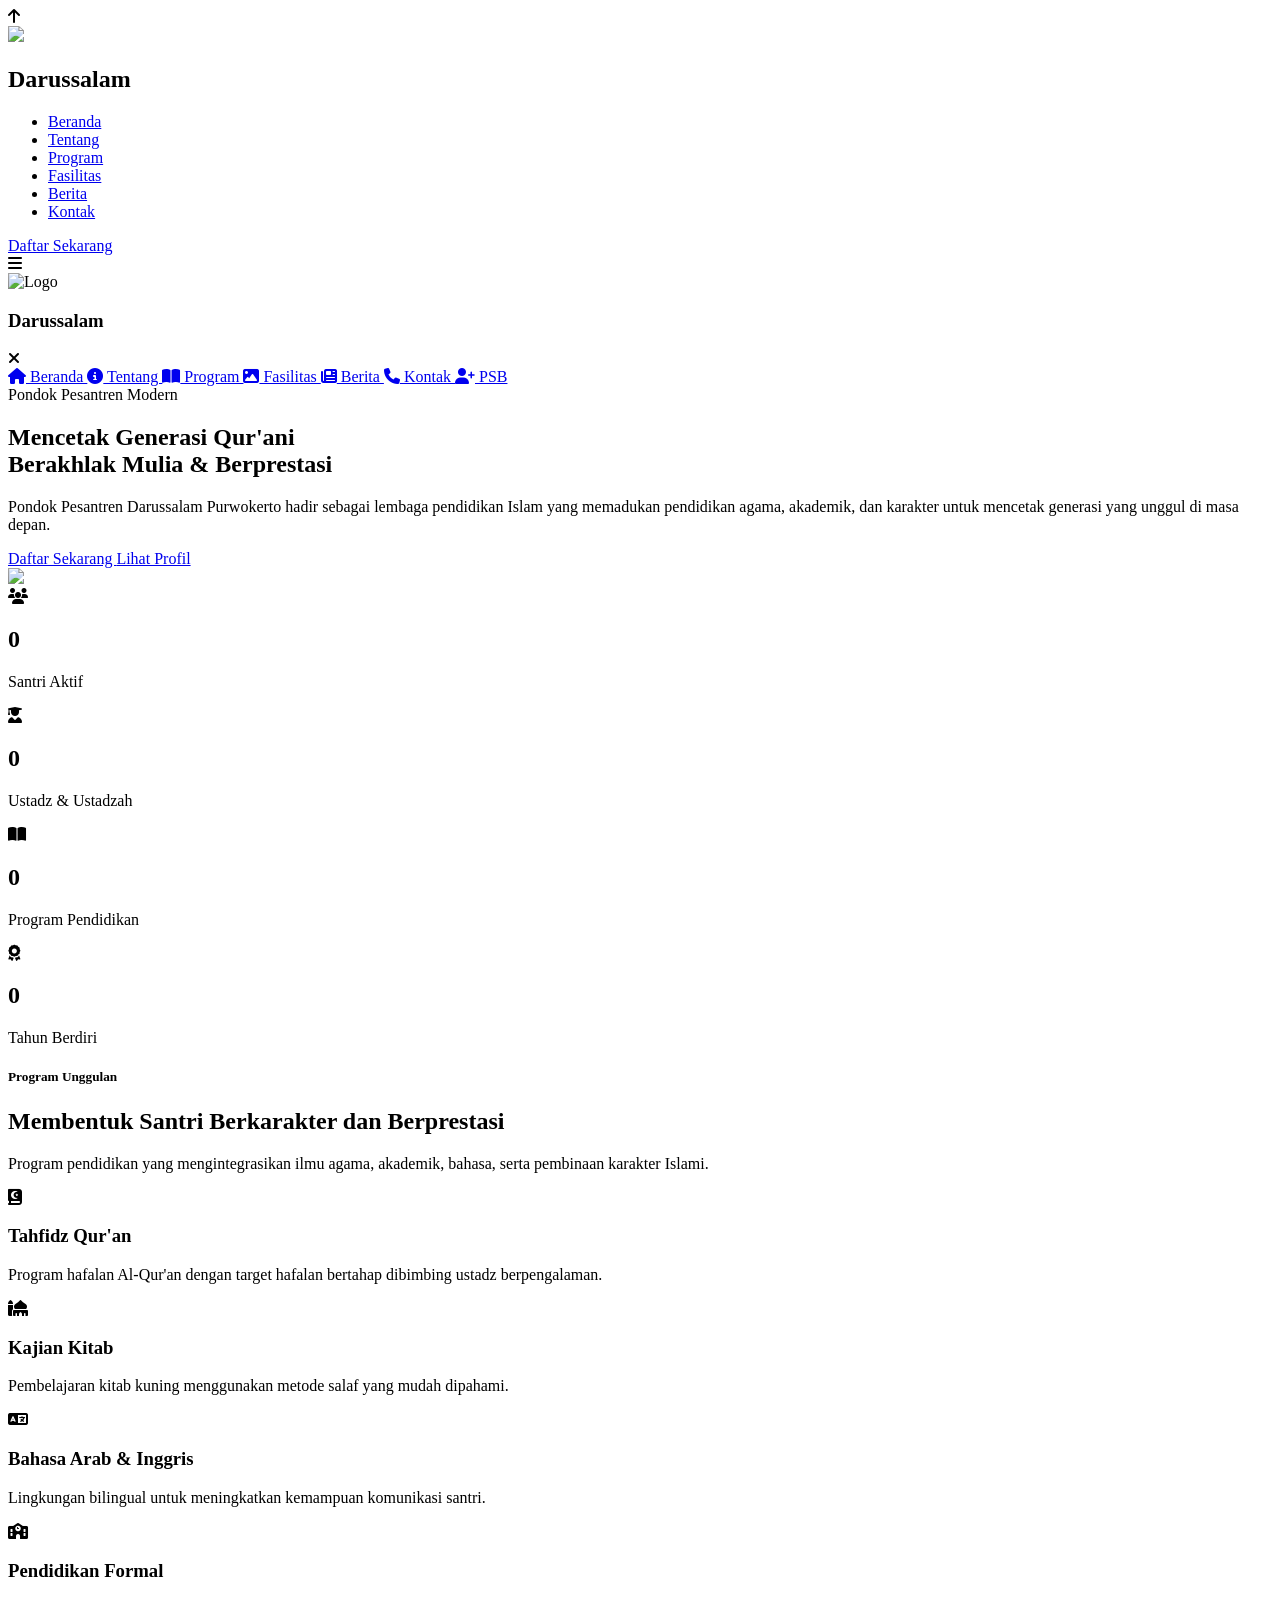
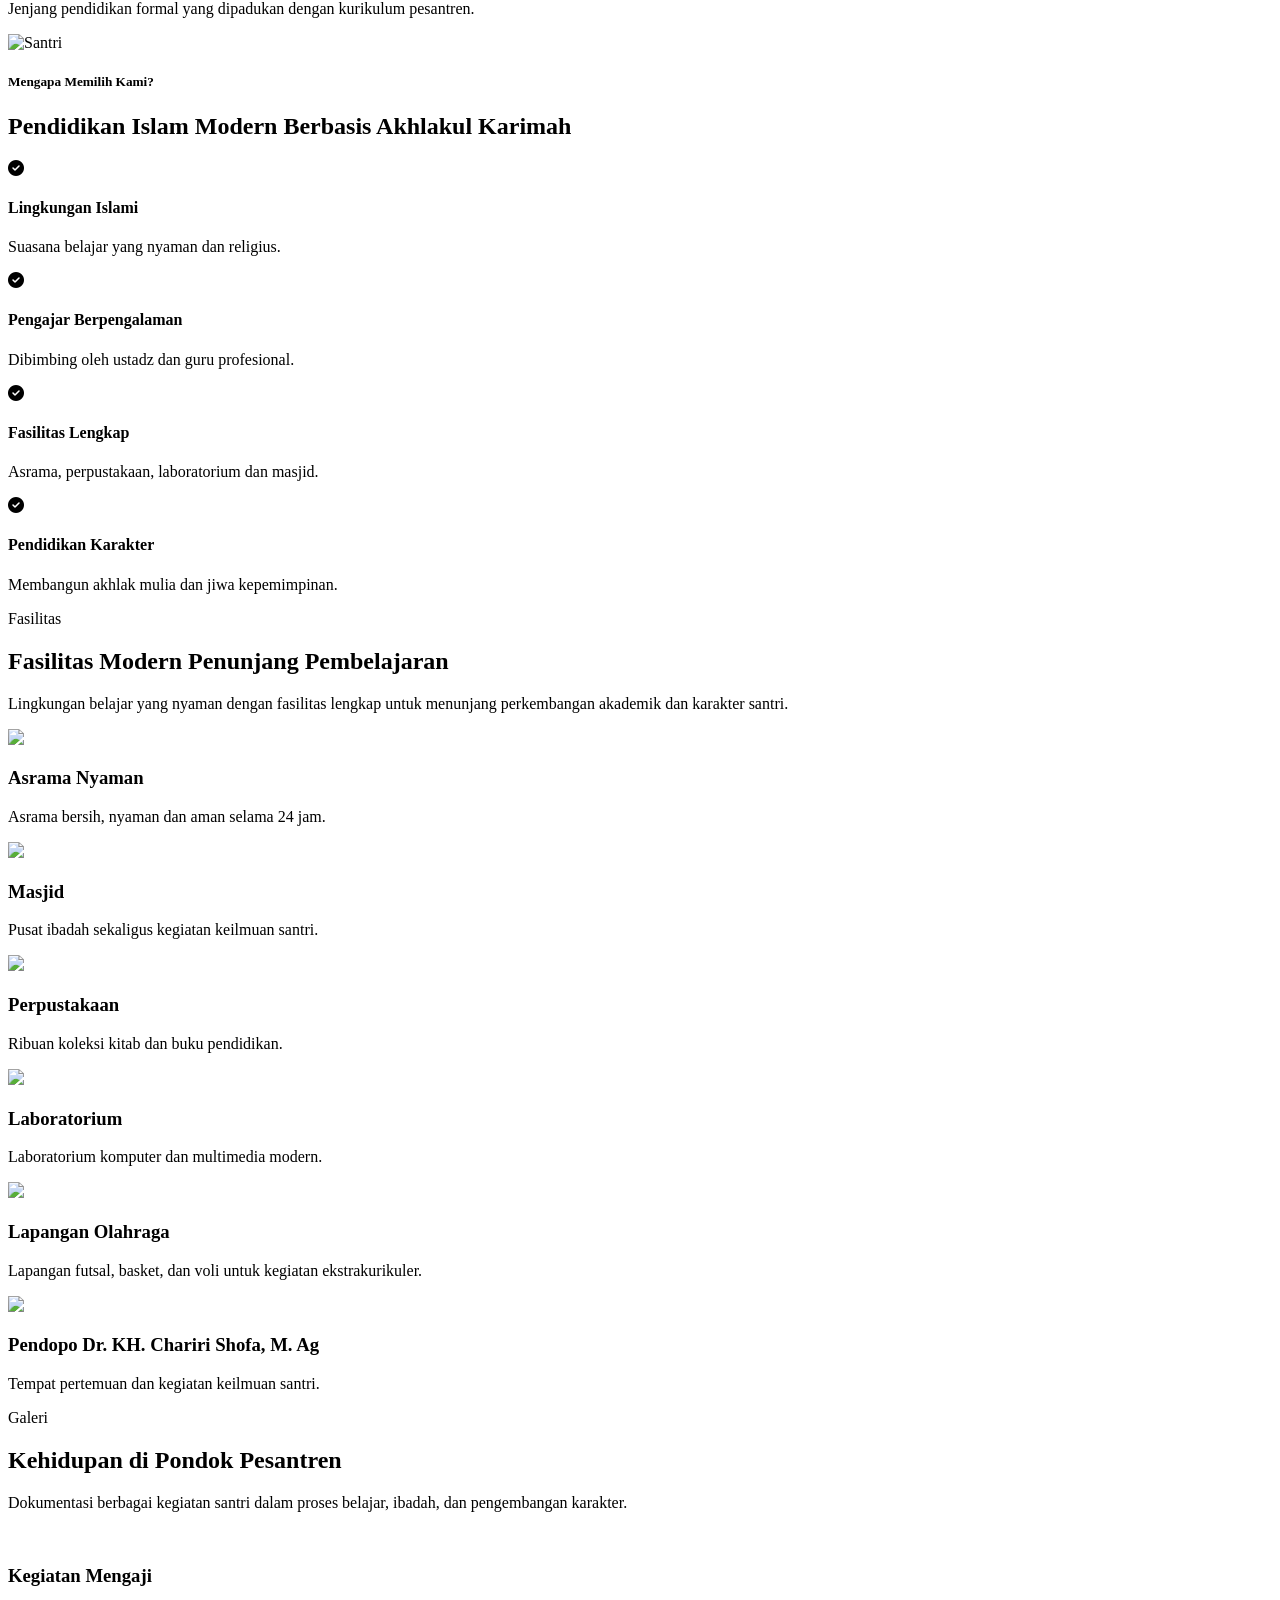
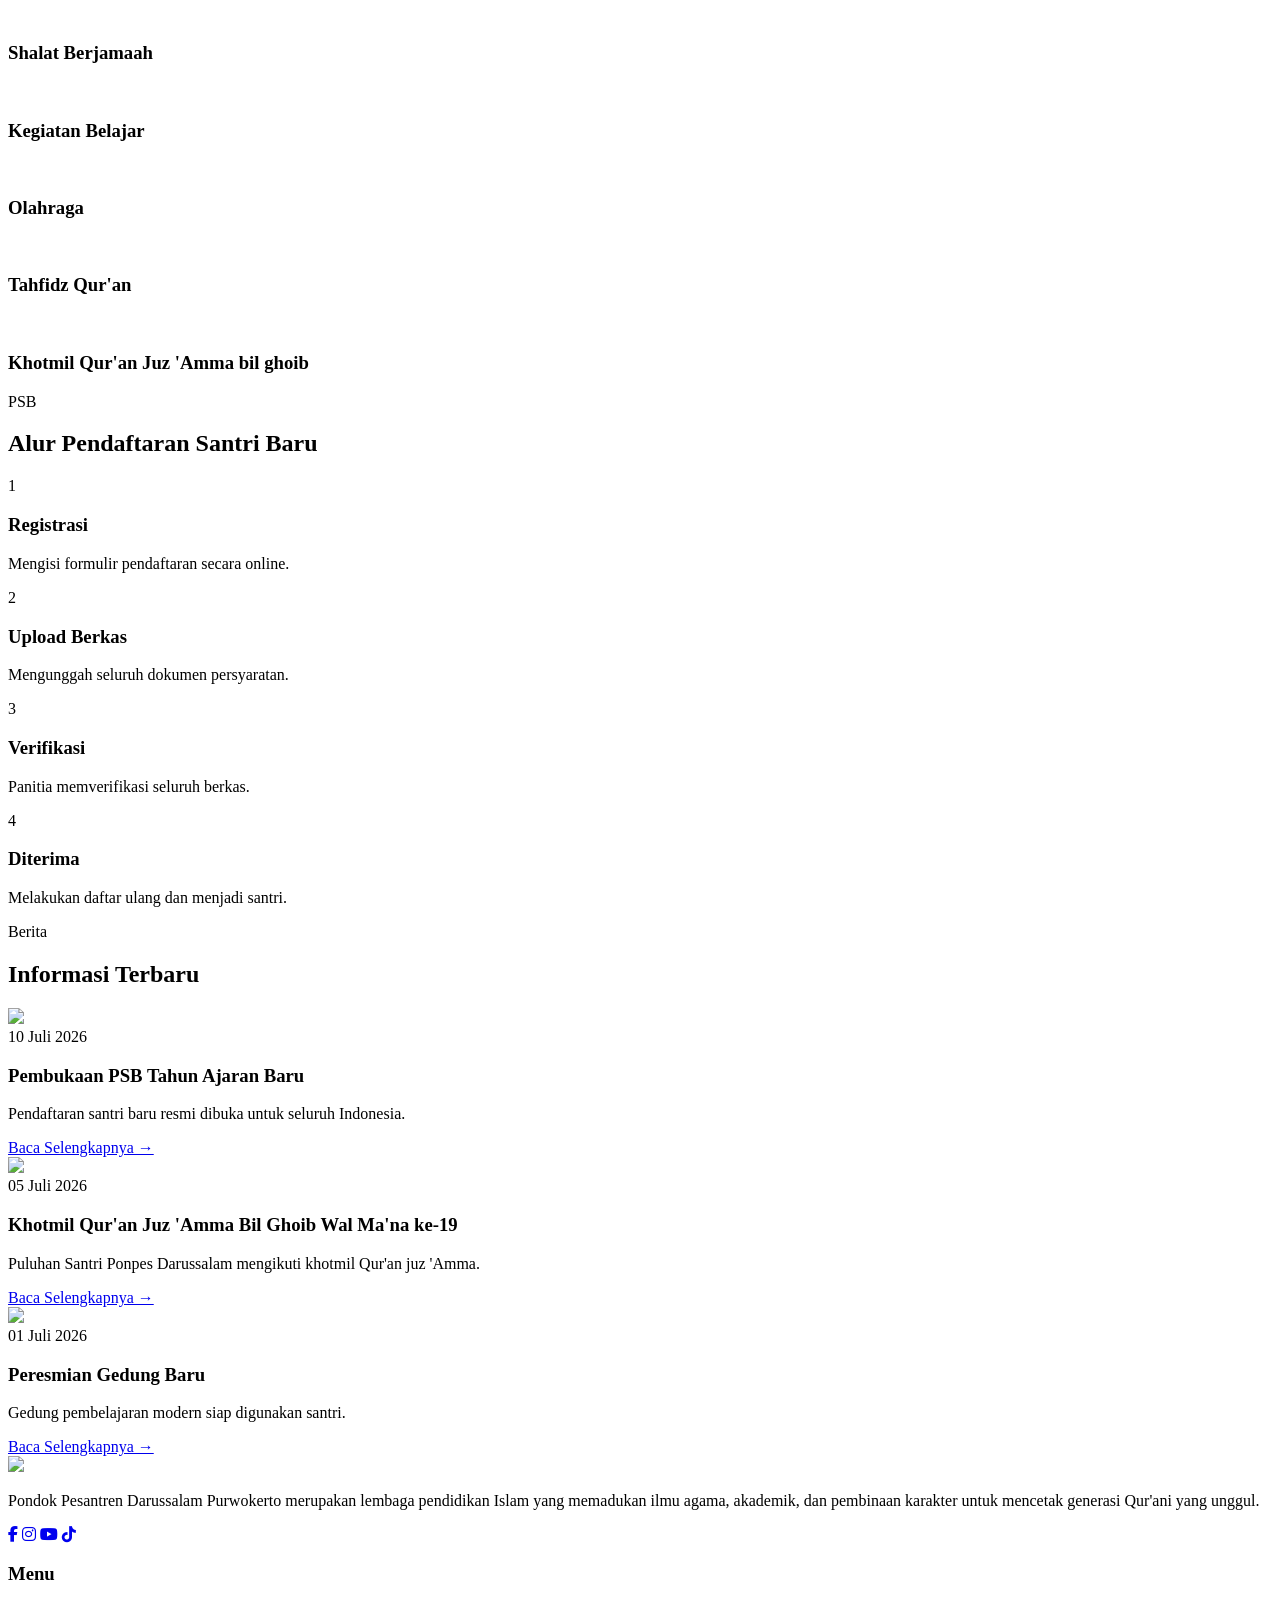
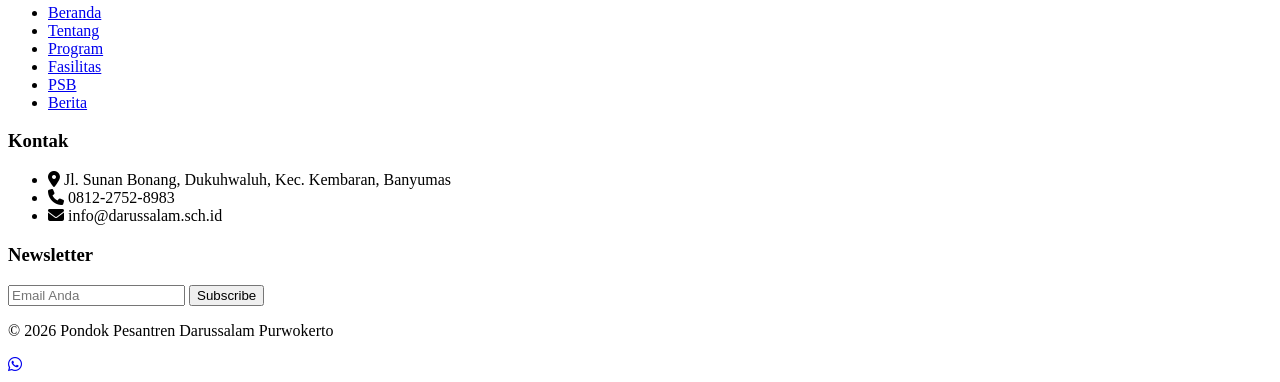
==== index.html @ 0c2627c1 "Add files via upload" ====
<!doctype html>
<html lang="id">
  <head>
    <meta charset="UTF-8" />
    <meta name="viewport" content="width=device-width, initial-scale=1.0" />

    <title>Pondok Pesantren Darussalam</title>

    <!-- Google Font -->
    <link
      href="https://fonts.googleapis.com/css2?family=Poppins:wght@300;400;500;600;700;800&display=swap"
      rel="stylesheet"
    />

    <!-- Icons -->
    <link
      href="https://cdnjs.cloudflare.com/ajax/libs/font-awesome/6.6.0/css/all.min.css"
      rel="stylesheet"
    />

    <link rel="stylesheet" href="css/style.css" />
  </head>
  <div class="back-top">
    <i class="fa-solid fa-arrow-up"></i>
  </div>

  <body>
    <header>
      <nav class="navbar">
        <div class="logo">
          <img src="images/pdkk.png" />

          <h2>Darussalam</h2>
        </div>

        <ul class="menu">
          <li><a href="index.html">Beranda</a></li>
          <li><a href="tentang.html">Tentang</a></li>
          <li><a href="program.html">Program</a></li>
          <li><a href="fasilitas.html">Fasilitas</a></li>
          <li><a href="berita.html">Berita</a></li>
          <li><a href="kontak.html">Kontak</a></li>
        </ul>

        <a href="ppdb.html" class="btn-nav"> Daftar Sekarang </a>

        <!-- Tombol Hamburger -->
        <div class="menu-toggle">
          <i class="fa-solid fa-bars"></i>
        </div>

        <!-- Overlay -->
        <div class="menu-overlay"></div>

        <!-- Sidebar -->
        <div class="mobile-menu">
          <div class="mobile-header">
            <img src="images/pdkk.png" alt="Logo" />

            <h3>Darussalam</h3>

            <i class="fa-solid fa-xmark close-menu"></i>
          </div>

          <nav>
            <a href="index.html">
              <i class="fa-solid fa-house"></i>
              Beranda
            </a>

            <a href="tentang.html">
              <i class="fa-solid fa-circle-info"></i>
              Tentang
            </a>

            <a href="program.html">
              <i class="fa-solid fa-book-open"></i>
              Program
            </a>

            <a href="fasilitas.html">
              <i class="fa-solid fa-image"></i>
              Fasilitas
            </a>

            <a href="berita.html">
              <i class="fa-solid fa-newspaper"></i>
              Berita
            </a>

            <a href="kontak.html">
              <i class="fa-solid fa-phone"></i>
              Kontak
            </a>

            <a href="ppdb.html">
              <i class="fa-solid fa-user-plus"></i>
              PSB
            </a>
          </nav>
        </div>
      </nav>
    </header>

    <section class="hero">
      <div class="hero-left">
        <span class="tag"> Pondok Pesantren Modern </span>

        <h1>
          Mencetak Generasi Qur'ani<br />

          Berakhlak Mulia & Berprestasi
        </h1>

        <p>
          Pondok Pesantren Darussalam Purwokerto hadir sebagai lembaga
          pendidikan Islam yang memadukan pendidikan agama, akademik, dan
          karakter untuk mencetak generasi yang unggul di masa depan.
        </p>

        <div class="hero-button">
          <a href="ppdb.html" class="btn-primary"> Daftar Sekarang </a>

          <a href="tentang.html" class="btn-secondary"> Lihat Profil </a>
        </div>
      </div>

      <div class="hero-right">
        <img src="images/podk.png" />
      </div>
    </section>
    <!-- ===========================
STATISTIK
=========================== -->

    <section class="stats">
      <div class="stat-card reveal">
        <i class="fa-solid fa-users"></i>
        <h2 class="counter" data-target="600">0</h2>
        <p>Santri Aktif</p>
      </div>

      <div class="stat-card reveal">
        <i class="fa-solid fa-user-graduate"></i>
        <h2 class="counter" data-target="20">0</h2>
        <p>Ustadz & Ustadzah</p>
      </div>

      <div class="stat-card reveal">
        <i class="fa-solid fa-book-open"></i>
        <h2 class="counter" data-target="5">0</h2>
        <p>Program Pendidikan</p>
      </div>

      <div class="stat-card reveal">
        <i class="fa-solid fa-award"></i>
        <h2 class="counter" data-target="2003">0</h2>
        <p>Tahun Berdiri</p>
      </div>
    </section>

    <!-- ===========================
PROGRAM
=========================== -->

    <section class="program">
      <div class="section-title reveal">
        <h5>Program Unggulan</h5>

        <h2>Membentuk Santri Berkarakter dan Berprestasi</h2>

        <p>
          Program pendidikan yang mengintegrasikan ilmu agama, akademik, bahasa,
          serta pembinaan karakter Islami.
        </p>
      </div>

      <div class="program-grid">
        <div class="program-card reveal">
          <i class="fa-solid fa-quran"></i>

          <h3>Tahfidz Qur'an</h3>

          <p>
            Program hafalan Al-Qur'an dengan target hafalan bertahap dibimbing
            ustadz berpengalaman.
          </p>
        </div>

        <div class="program-card reveal">
          <i class="fa-solid fa-mosque"></i>

          <h3>Kajian Kitab</h3>

          <p>
            Pembelajaran kitab kuning menggunakan metode salaf yang mudah
            dipahami.
          </p>
        </div>

        <div class="program-card reveal">
          <i class="fa-solid fa-language"></i>

          <h3>Bahasa Arab & Inggris</h3>

          <p>
            Lingkungan bilingual untuk meningkatkan kemampuan komunikasi santri.
          </p>
        </div>

        <div class="program-card reveal">
          <i class="fa-solid fa-school"></i>

          <h3>Pendidikan Formal</h3>

          <p>
            Jenjang pendidikan formal yang dipadukan dengan kurikulum pesantren.
          </p>
        </div>
      </div>
    </section>

    <!-- ===========================
KEUNGGULAN
=========================== -->

    <section class="why">
      <div class="why-image reveal">
        <img src="images/santri.png" alt="Santri" />
      </div>

      <div class="why-text reveal">
        <h5>Mengapa Memilih Kami?</h5>

        <h2>Pendidikan Islam Modern Berbasis Akhlakul Karimah</h2>

        <div class="feature">
          <i class="fa-solid fa-circle-check"></i>

          <div>
            <h4>Lingkungan Islami</h4>

            <p>Suasana belajar yang nyaman dan religius.</p>
          </div>
        </div>

        <div class="feature">
          <i class="fa-solid fa-circle-check"></i>

          <div>
            <h4>Pengajar Berpengalaman</h4>

            <p>Dibimbing oleh ustadz dan guru profesional.</p>
          </div>
        </div>

        <div class="feature">
          <i class="fa-solid fa-circle-check"></i>
          <div>
            <h4>Fasilitas Lengkap</h4>

            <p>Asrama, perpustakaan, laboratorium dan masjid.</p>
          </div>
        </div>

        <div class="feature">
          <i class="fa-solid fa-circle-check"></i>

          <div>
            <h4>Pendidikan Karakter</h4>

            <p>Membangun akhlak mulia dan jiwa kepemimpinan.</p>
          </div>
        </div>
      </div>
    </section>

    <!-- ===========================
FASILITAS
=========================== -->

    <section class="facilities" id="fasilitas">
      <div class="section-title reveal">
        <span>Fasilitas</span>

        <h2>Fasilitas Modern Penunjang Pembelajaran</h2>

        <p>
          Lingkungan belajar yang nyaman dengan fasilitas lengkap untuk
          menunjang perkembangan akademik dan karakter santri.
        </p>
      </div>

      <div class="facility-grid">
        <div class="facility-card reveal">
          <img src="images/Asrama.jpeg" />

          <div class="facility-content">
            <h3>Asrama Nyaman</h3>

            <p>Asrama bersih, nyaman dan aman selama 24 jam.</p>
          </div>
        </div>

        <div class="facility-card reveal">
          <img src="images/masjid.png" />

          <div class="facility-content">
            <h3>Masjid</h3>

            <p>Pusat ibadah sekaligus kegiatan keilmuan santri.</p>
          </div>
        </div>

        <div class="facility-card reveal">
          <img src="images/perpustakaan.webp" />

          <div class="facility-content">
            <h3>Perpustakaan</h3>

            <p>Ribuan koleksi kitab dan buku pendidikan.</p>
          </div>
        </div>

        <div class="facility-card reveal">
          <img src="images/lab.jpg" />

          <div class="facility-content">
            <h3>Laboratorium</h3>

            <p>Laboratorium komputer dan multimedia modern.</p>
          </div>
        </div>

        <div class="facility-card reveal">
          <img src="images/lapangan.png" />

          <div class="facility-content">
            <h3>Lapangan Olahraga</h3>

            <p>
              Lapangan futsal, basket, dan voli untuk kegiatan ekstrakurikuler.
            </p>
          </div>
        </div>

        <div class="facility-card reveal">
          <img src="images/pendopo.jpeg" />

          <div class="facility-content">
            <h3>Pendopo Dr. KH. Chariri Shofa, M. Ag</h3>

            <p>Tempat pertemuan dan kegiatan keilmuan santri.</p>
          </div>
        </div>
      </div>
    </section>

    <section class="gallery">
      <div class="section-title">
        <span>Galeri</span>
        <h2>Kehidupan di Pondok Pesantren</h2>
        <p>
          Dokumentasi berbagai kegiatan santri dalam proses belajar, ibadah, dan
          pengembangan karakter.
        </p>
      </div>

      <div class="gallery-grid">
        <div class="gallery-item">
          <img src="images/ngaji.png" alt="" />
          <div class="gallery-overlay">
            <h3>Kegiatan Mengaji</h3>
          </div>
        </div>

        <div class="gallery-item">
          <img src="images/solat.JPG" alt="" />
          <div class="gallery-overlay">
            <h3>Shalat Berjamaah</h3>
          </div>
        </div>

        <div class="gallery-item">
          <img src="images/belajar.JPG" alt="" />
          <div class="gallery-overlay">
            <h3>Kegiatan Belajar</h3>
          </div>
        </div>

        <div class="gallery-item">
          <img src="images/olahraga.png" alt="" />
          <div class="gallery-overlay">
            <h3>Olahraga</h3>
          </div>
        </div>

        <div class="gallery-item">
          <img src="images/tahfidz.JPG" alt="" />
          <div class="gallery-overlay">
            <h3>Tahfidz Qur'an</h3>
          </div>
        </div>

        <div class="gallery-item">
          <img src="images/wisuda.png" alt="" />
          <div class="gallery-overlay">
            <h3>Khotmil Qur'an Juz 'Amma bil ghoib</h3>
          </div>
        </div>
      </div>
    </section>

    <section class="timeline">
      <div class="section-title reveal">
        <span>PSB</span>

        <h2>Alur Pendaftaran Santri Baru</h2>
      </div>

      <div class="timeline-container">
        <div class="step reveal">
          <div class="circle">1</div>

          <h3>Registrasi</h3>

          <p>Mengisi formulir pendaftaran secara online.</p>
        </div>

        <div class="step reveal">
          <div class="circle">2</div>

          <h3>Upload Berkas</h3>

          <p>Mengunggah seluruh dokumen persyaratan.</p>
        </div>

        <div class="step reveal">
          <div class="circle">3</div>

          <h3>Verifikasi</h3>

          <p>Panitia memverifikasi seluruh berkas.</p>
        </div>

        <div class="step reveal">
          <div class="circle">4</div>

          <h3>Diterima</h3>

          <p>Melakukan daftar ulang dan menjadi santri.</p>
        </div>
      </div>
    </section>

    <section class="news">
      <div class="section-title reveal">
        <span>Berita</span>

        <h2>Informasi Terbaru</h2>
      </div>

      <div class="news-grid">
        <div class="news-card reveal">
          <img src="images/das.png" />

          <div class="news-content">
            <span>10 Juli 2026</span>

            <h3>Pembukaan PSB Tahun Ajaran Baru</h3>

            <p>Pendaftaran santri baru resmi dibuka untuk seluruh Indonesia.</p>

            <a href="#">Baca Selengkapnya →</a>
          </div>
        </div>

        <div class="news-card reveal">
          <img src="images/wisuda.png" />

          <div class="news-content">
            <span>05 Juli 2026</span>

            <h3>Khotmil Qur'an Juz 'Amma Bil Ghoib Wal Ma'na ke-19</h3>

            <p>
              Puluhan Santri Ponpes Darussalam mengikuti khotmil Qur'an juz
              'Amma.
            </p>

            <a href="#">Baca Selengkapnya →</a>
          </div>
        </div>

        <div class="news-card reveal">
          <img src="images/Asrama.jpeg" />

          <div class="news-content">
            <span>01 Juli 2026</span>

            <h3>Peresmian Gedung Baru</h3>

            <p>Gedung pembelajaran modern siap digunakan santri.</p>

            <a href="#">Baca Selengkapnya →</a>
          </div>
        </div>
      </div>
    </section>

    <!-- ================= FOOTER ================= -->

    <footer class="footer">
      <div class="footer-top">
        <div class="footer-about">
          <img src="images/logots.png" class="footer-logo" />

          <p>
            Pondok Pesantren Darussalam Purwokerto merupakan lembaga pendidikan
            Islam yang memadukan ilmu agama, akademik, dan pembinaan karakter
            untuk mencetak generasi Qur'ani yang unggul.
          </p>

          <div class="social">
            <a
              href="https://www.youtube.com/redirect?event=channel_description&redir_token=QUM4Zm9rU3RFd3lYa29xNFZEMlFKZlJrSXdmNXxBR3JiS2FsRWVqUGxEM1ZyUjFYdDJkekVFbjVZMUFBUDB0SDFhU05wQ2d4NTFLZ085aGtlXzNHYlJ5NHBONUZjQjFUZGwtTG5vZ2lpbTcwVmNoR0tvQ2c4aS13Z3ZqR0VQM2t6&q=https%3A%2F%2Fwww.facebook.com%2Fponpesdarussalampwt%2F"
              ><i class="fab fa-facebook-f"></i
            ></a>

            <a
              href="https://www.instagram.com/ponpesdarussalam?utm_source=ig_web_button_share_sheet&igsh=ZDNlZDc0MzIxNw=="
              ><i class="fab fa-instagram"></i
            ></a>

            <a
              href="https://www.youtube.com/channel/UCwhSkz_ImUKA_fRqZ4ArjAg/about?disable_polymer=1?sub_confirmation=1"
              ><i class="fab fa-youtube"></i
            ></a>

            <a
              href="https://www.tiktok.com/@darussalampurwokerto?is_from_webapp=1&sender_device=pc"
              ><i class="fab fa-tiktok"></i
            ></a>
          </div>
        </div>

        <div>
          <h3>Menu</h3>

          <ul>
            <li><a href="index.html">Beranda</a></li>

            <li><a href="tentang.html">Tentang</a></li>

            <li><a href="program.html">Program</a></li>

            <li><a href="fasilitas.html">Fasilitas</a></li>

            <li><a href="ppdb.html">PSB</a></li>

            <li><a href="berita.html">Berita</a></li>
          </ul>
        </div>

        <div>
          <h3>Kontak</h3>

          <ul>
            <li>
              <i class="fas fa-map-marker-alt"></i> Jl. Sunan Bonang,
              Dukuhwaluh, Kec. Kembaran, Banyumas
            </li>

            <li><i class="fas fa-phone"></i> 0812-2752-8983</li>

            <li><i class="fas fa-envelope"></i> info@darussalam.sch.id</li>
          </ul>
        </div>

        <div>
          <h3>Newsletter</h3>

          <form>
            <input type="email" placeholder="Email Anda" />

            <button>Subscribe</button>
          </form>
        </div>
      </div>

      <div class="footer-bottom">
        <p>© 2026 Pondok Pesantren Darussalam Purwokerto</p>
      </div>
    </footer>

    <!-- Floating WhatsApp -->

    <a
      href="https://api.whatsapp.com/send/?phone=6281227528983&text&type=phone_number&app_absent=0"
      class="wa"
    >
      <i class="fab fa-whatsapp"></i>
    </a>

    <script src="js/script.js"></script>
  </body>
</html>
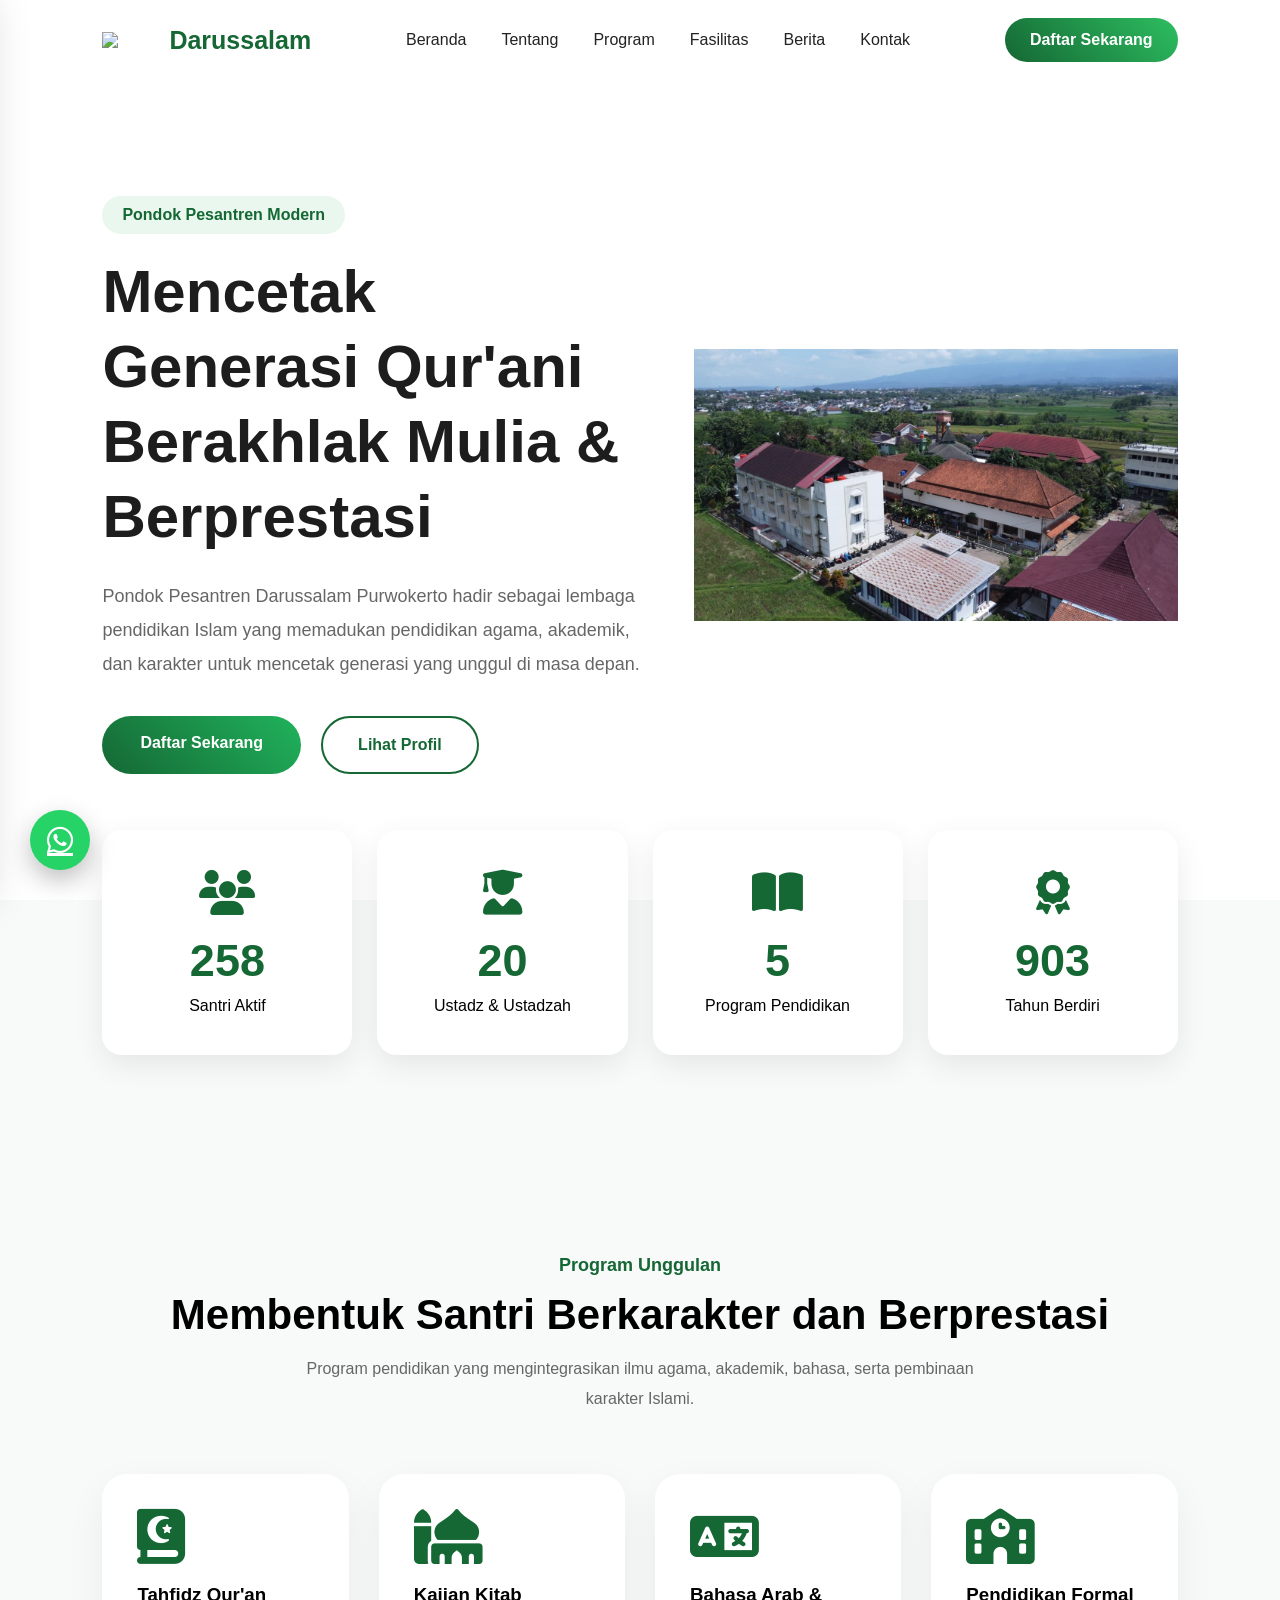
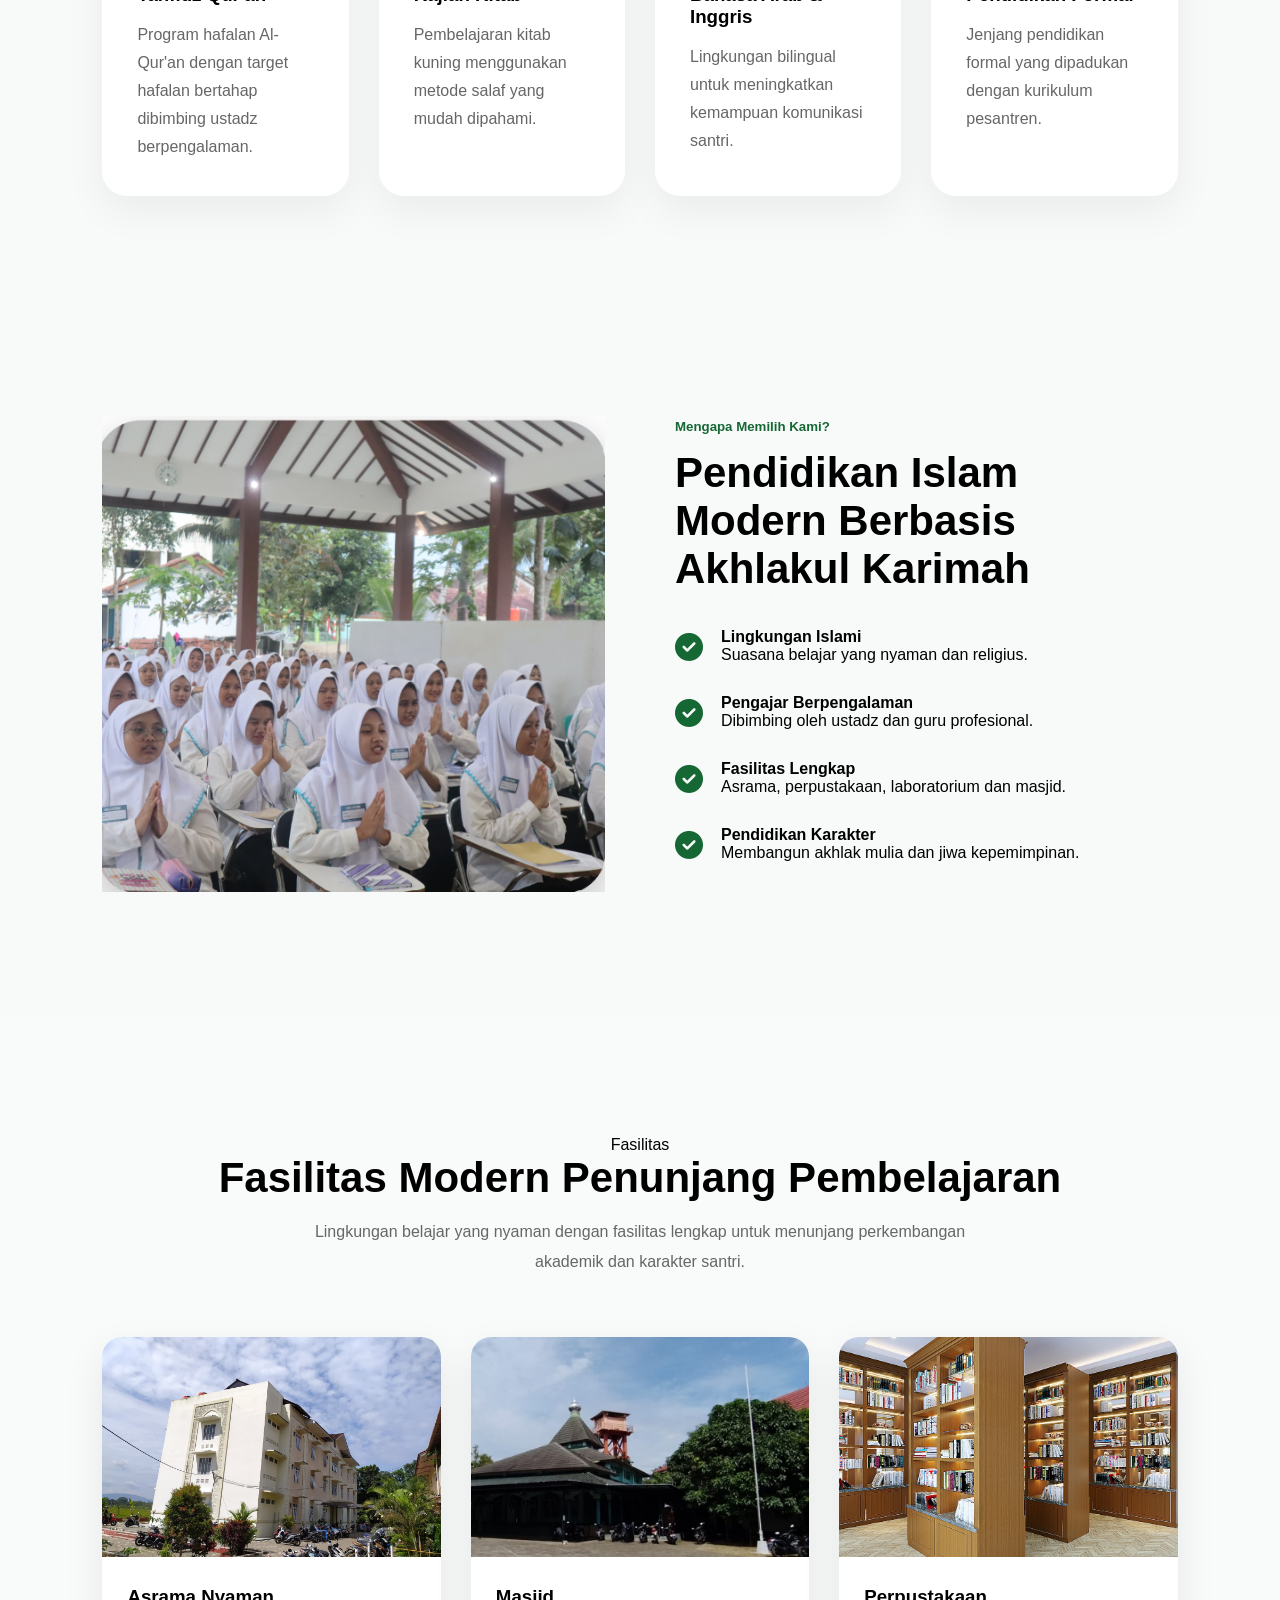
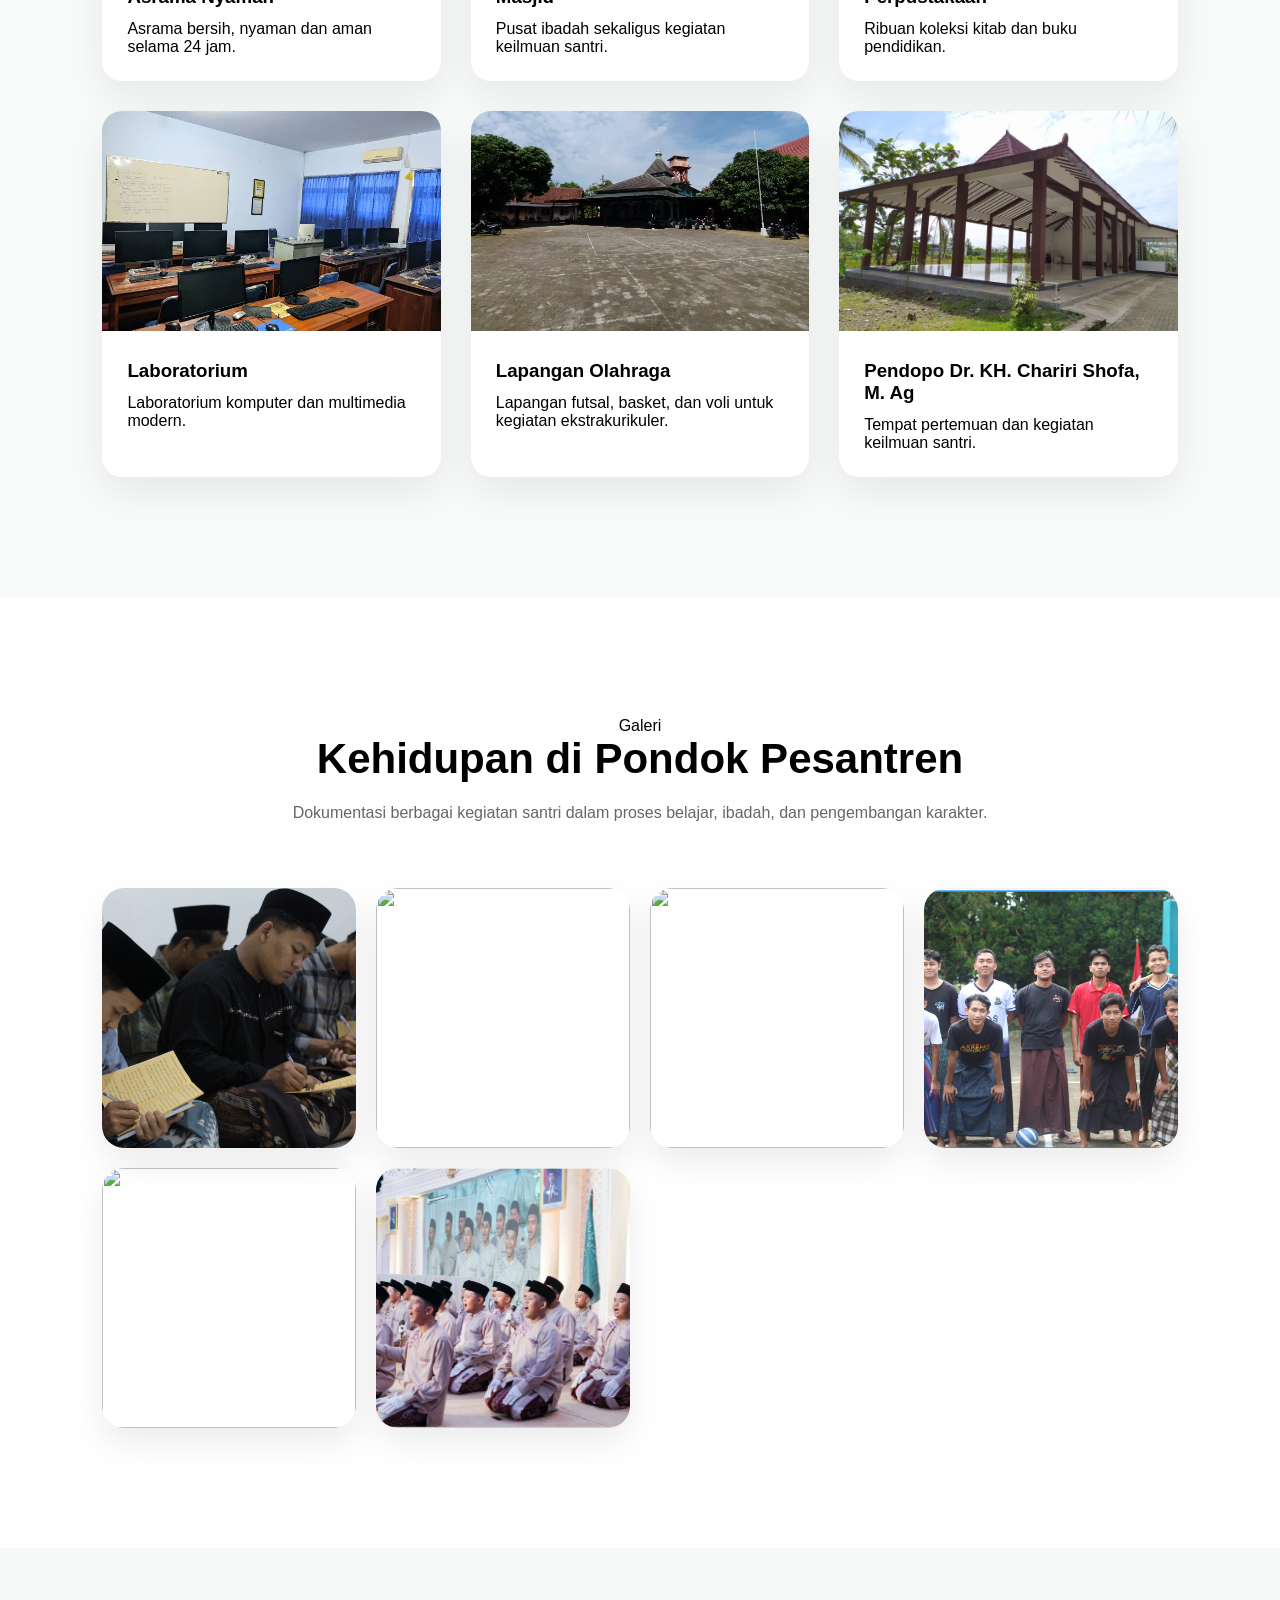
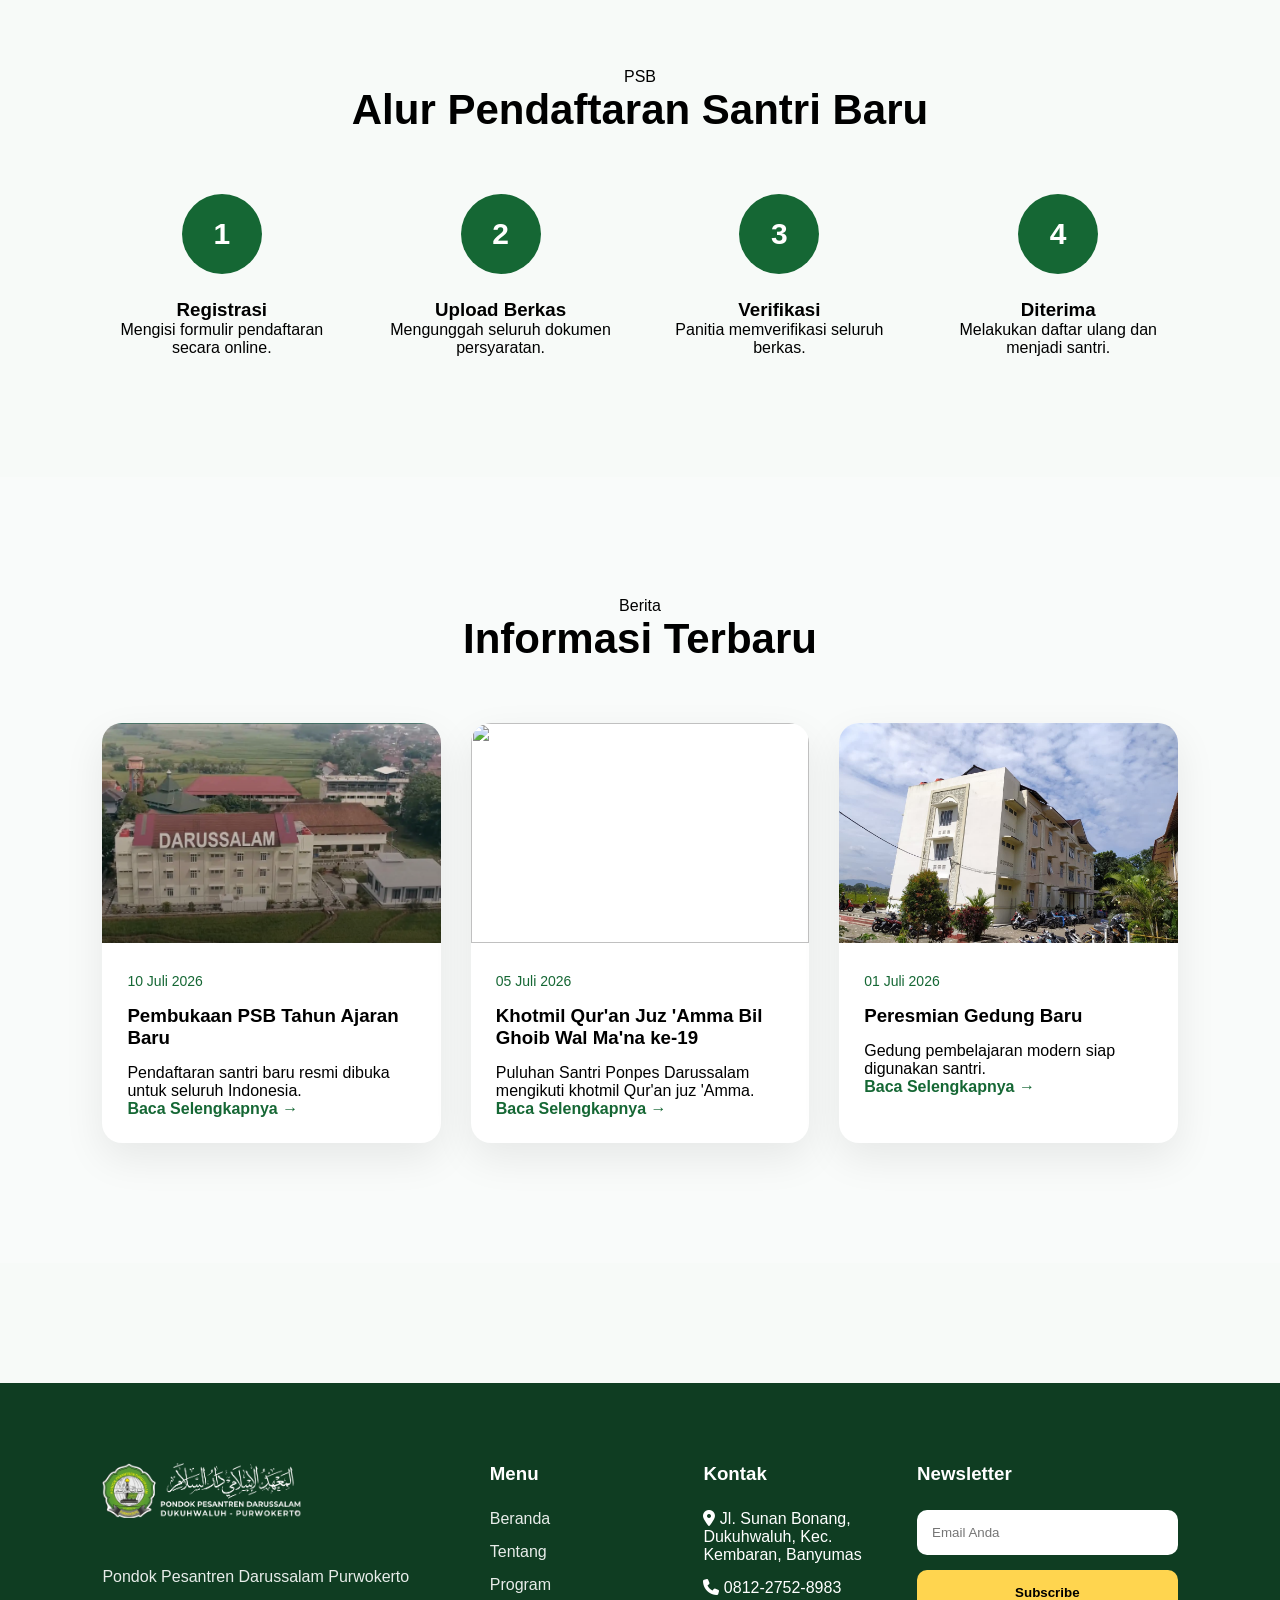
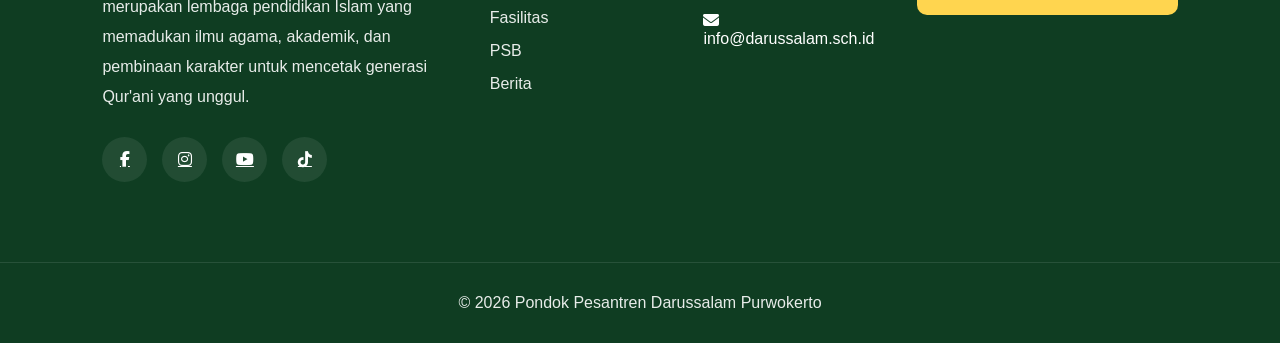
==== commit 5ae3b7eb: "Update index.html" ====
--- a/index.html
+++ b/index.html
@@ -18,7 +18,7 @@
       rel="stylesheet"
     />
 
-    <link rel="stylesheet" href="css/style.css" />
+    <link rel="stylesheet" href="style.css" />
   </head>
   <div class="back-top">
     <i class="fa-solid fa-arrow-up"></i>
@@ -28,7 +28,7 @@
     <header>
       <nav class="navbar">
         <div class="logo">
-          <img src="images/pdkk.png" />
+          <img src="pdkk.png" />
 
           <h2>Darussalam</h2>
         </div>
@@ -55,7 +55,7 @@
         <!-- Sidebar -->
         <div class="mobile-menu">
           <div class="mobile-header">
-            <img src="images/pdkk.png" alt="Logo" />
+            <img src="pdkk.png" alt="Logo" />
 
             <h3>Darussalam</h3>
 
@@ -126,7 +126,7 @@
       </div>
 
       <div class="hero-right">
-        <img src="images/podk.png" />
+        <img src="podk.png" />
       </div>
     </section>
     <!-- ===========================
@@ -226,7 +226,7 @@
 
     <section class="why">
       <div class="why-image reveal">
-        <img src="images/santri.png" alt="Santri" />
+        <img src="santri.png" alt="Santri" />
       </div>
 
       <div class="why-text reveal">
@@ -293,7 +293,7 @@
 
       <div class="facility-grid">
         <div class="facility-card reveal">
-          <img src="images/Asrama.jpeg" />
+          <img src="Asrama.jpeg" />
 
           <div class="facility-content">
             <h3>Asrama Nyaman</h3>
@@ -303,7 +303,7 @@
         </div>
 
         <div class="facility-card reveal">
-          <img src="images/masjid.png" />
+          <img src="masjid.png" />
 
           <div class="facility-content">
             <h3>Masjid</h3>
@@ -313,7 +313,7 @@
         </div>
 
         <div class="facility-card reveal">
-          <img src="images/perpustakaan.webp" />
+          <img src="perpustakaan.webp" />
 
           <div class="facility-content">
             <h3>Perpustakaan</h3>
@@ -323,7 +323,7 @@
         </div>
 
         <div class="facility-card reveal">
-          <img src="images/lab.jpg" />
+          <img src="lab.jpg" />
 
           <div class="facility-content">
             <h3>Laboratorium</h3>
@@ -333,7 +333,7 @@
         </div>
 
         <div class="facility-card reveal">
-          <img src="images/lapangan.png" />
+          <img src="lapangan.png" />
 
           <div class="facility-content">
             <h3>Lapangan Olahraga</h3>
@@ -345,7 +345,7 @@
         </div>
 
         <div class="facility-card reveal">
-          <img src="images/pendopo.jpeg" />
+          <img src="pendopo.jpeg" />
 
           <div class="facility-content">
             <h3>Pendopo Dr. KH. Chariri Shofa, M. Ag</h3>
@@ -368,42 +368,42 @@
 
       <div class="gallery-grid">
         <div class="gallery-item">
-          <img src="images/ngaji.png" alt="" />
+          <img src="ngaji.png" alt="" />
           <div class="gallery-overlay">
             <h3>Kegiatan Mengaji</h3>
           </div>
         </div>
 
         <div class="gallery-item">
-          <img src="images/solat.JPG" alt="" />
+          <img src="solat.JPG" alt="" />
           <div class="gallery-overlay">
             <h3>Shalat Berjamaah</h3>
           </div>
         </div>
 
         <div class="gallery-item">
-          <img src="images/belajar.JPG" alt="" />
+          <img src="belajar.JPG" alt="" />
           <div class="gallery-overlay">
             <h3>Kegiatan Belajar</h3>
           </div>
         </div>
 
         <div class="gallery-item">
-          <img src="images/olahraga.png" alt="" />
+          <img src="olahraga.png" alt="" />
           <div class="gallery-overlay">
             <h3>Olahraga</h3>
           </div>
         </div>
 
         <div class="gallery-item">
-          <img src="images/tahfidz.JPG" alt="" />
+          <img src="tahfidz.JPG" alt="" />
           <div class="gallery-overlay">
             <h3>Tahfidz Qur'an</h3>
           </div>
         </div>
 
         <div class="gallery-item">
-          <img src="images/wisuda.png" alt="" />
+          <img src="wisuda.png" alt="" />
           <div class="gallery-overlay">
             <h3>Khotmil Qur'an Juz 'Amma bil ghoib</h3>
           </div>
@@ -462,7 +462,7 @@
 
       <div class="news-grid">
         <div class="news-card reveal">
-          <img src="images/das.png" />
+          <img src="das.png" />
 
           <div class="news-content">
             <span>10 Juli 2026</span>
@@ -471,7 +471,7 @@
 
             <p>Pendaftaran santri baru resmi dibuka untuk seluruh Indonesia.</p>
 
-            <a href="#">Baca Selengkapnya →</a>
+            <a href="detailberita5">Baca Selengkapnya →</a>
           </div>
         </div>
 
@@ -493,7 +493,7 @@
         </div>
 
         <div class="news-card reveal">
-          <img src="images/Asrama.jpeg" />
+          <img src="Asrama.jpeg" />
 
           <div class="news-content">
             <span>01 Juli 2026</span>
@@ -513,7 +513,7 @@
     <footer class="footer">
       <div class="footer-top">
         <div class="footer-about">
-          <img src="images/logots.png" class="footer-logo" />
+          <img src="logots.png" class="footer-logo" />
 
           <p>
             Pondok Pesantren Darussalam Purwokerto merupakan lembaga pendidikan
@@ -602,6 +602,6 @@
       <i class="fab fa-whatsapp"></i>
     </a>
 
-    <script src="js/script.js"></script>
+    <script src="script.js"></script>
   </body>
 </html>
--- a/style.css
+++ b/style.css
@@ -0,0 +1,1324 @@
+/*==========================
+RESET
+===========================*/
+
+* {
+  margin: 0;
+  padding: 0;
+  box-sizing: border-box;
+  font-family: "Poppins", sans-serif;
+}
+
+html {
+  scroll-behavior: smooth;
+}
+
+body {
+  background: #f7faf8;
+  overflow-x: hidden;
+}
+
+:root {
+  --primary: #156734;
+  --secondary: #1e8e4a;
+  --gold: #ffc107;
+  --dark: #1d1d1d;
+  --gray: #666;
+  --light: #fff;
+}
+
+/*==========================
+NAVBAR
+===========================*/
+
+header {
+  position: fixed;
+  width: 100%;
+  top: 0;
+  left: 0;
+  z-index: 999;
+}
+
+.navbar {
+  display: flex;
+  justify-content: space-between;
+  align-items: center;
+
+  padding: 18px 8%;
+
+  background: rgba(255, 255, 255, 0.8);
+
+  backdrop-filter: blur(18px);
+
+  transition: 0.4s;
+}
+
+.logo {
+  display: flex;
+  align-items: center;
+  gap: 12px;
+}
+
+.logo img {
+  width: 55px;
+}
+
+.logo h2 {
+  color: var(--primary);
+
+  font-size: 25px;
+}
+
+.menu {
+  display: flex;
+  list-style: none;
+  gap: 35px;
+}
+
+.menu a {
+  text-decoration: none;
+  font-weight: 500;
+  color: #222;
+
+  transition: 0.4s;
+}
+
+.menu a:hover {
+  color: var(--primary);
+}
+
+.btn-nav {
+  background: linear-gradient(45deg, #156734, #2dbe60);
+
+  padding: 13px 25px;
+
+  border-radius: 50px;
+
+  color: white;
+
+  text-decoration: none;
+
+  font-weight: 600;
+
+  transition: 0.4s;
+}
+
+.btn-nav:hover {
+  transform: translateY(-4px);
+
+  box-shadow: 0 15px 30px rgba(0, 0, 0, 0.18);
+}
+
+.menu-toggle {
+  display: none;
+
+  font-size: 30px;
+
+  cursor: pointer;
+}
+
+/*==========================
+HERO
+===========================*/
+
+.hero {
+  display: flex;
+
+  justify-content: space-between;
+
+  align-items: center;
+
+  padding: 170px 8% 100px;
+
+  min-height: 100vh;
+
+  background:
+    linear-gradient(rgba(255, 255, 255, 0.94), rgba(255, 255, 255, 0.95)),
+    url("../images/dsa.jpeg");
+}
+
+.hero-left {
+  width: 50%;
+
+  animation: fadeLeft 1.2s;
+}
+
+.tag {
+  background: #e9f7ee;
+
+  padding: 10px 20px;
+
+  border-radius: 40px;
+
+  color: var(--primary);
+
+  font-weight: 600;
+
+  display: inline-block;
+
+  margin-bottom: 20px;
+}
+
+.hero h1 {
+  font-size: 60px;
+
+  line-height: 75px;
+
+  margin-bottom: 25px;
+
+  color: #1d1d1d;
+}
+
+.hero p {
+  font-size: 18px;
+
+  line-height: 34px;
+
+  color: #666;
+
+  margin-bottom: 35px;
+}
+
+.hero-button {
+  display: flex;
+
+  gap: 20px;
+}
+
+.btn-primary {
+  background: linear-gradient(45deg, #156734, #20b35c);
+
+  padding: 18px 38px;
+
+  color: white;
+
+  border-radius: 50px;
+
+  text-decoration: none;
+
+  font-weight: 600;
+
+  transition: 0.5s;
+}
+
+.btn-primary:hover {
+  transform: translateY(-8px);
+
+  box-shadow: 0 20px 45px rgba(0, 0, 0, 0.25);
+}
+
+.btn-secondary {
+  padding: 18px 35px;
+
+  border: 2px solid var(--primary);
+
+  border-radius: 50px;
+
+  text-decoration: none;
+
+  font-weight: 600;
+
+  color: var(--primary);
+
+  transition: 0.4s;
+}
+
+.btn-secondary:hover {
+  background: var(--primary);
+
+  color: white;
+}
+
+.hero-right {
+  width: 45%;
+
+  display: flex;
+
+  justify-content: center;
+
+  animation: fadeRight 1.2s;
+}
+
+.hero-right img {
+  width: 100%;
+
+  max-width: 620px;
+
+  animation: floating 5s ease-in-out infinite;
+}
+
+/*==========================
+ANIMATION
+===========================*/
+
+@keyframes floating {
+  0% {
+    transform: translateY(0px);
+  }
+
+  50% {
+    transform: translateY(-25px);
+  }
+
+  100% {
+    transform: translateY(0px);
+  }
+}
+
+@keyframes fadeLeft {
+  from {
+    opacity: 0;
+
+    transform: translateX(-80px);
+  }
+
+  to {
+    opacity: 1;
+
+    transform: translateX(0);
+  }
+}
+
+@keyframes fadeRight {
+  from {
+    opacity: 0;
+
+    transform: translateX(80px);
+  }
+
+  to {
+    opacity: 1;
+
+    transform: translateX(0);
+  }
+}
+
+@media (max-width: 992px) {
+  .menu {
+    display: none;
+  }
+
+  .btn-nav {
+    display: none;
+  }
+
+  .menu-toggle {
+    display: block;
+  }
+
+  .hero {
+    flex-direction: column-reverse;
+
+    text-align: center;
+
+    padding-top: 130px;
+  }
+
+  .hero-left {
+    width: 100%;
+  }
+
+  .hero-right {
+    width: 100%;
+
+    margin-bottom: 50px;
+  }
+
+  .hero h1 {
+    font-size: 38px;
+
+    line-height: 52px;
+  }
+
+  .hero-button {
+    justify-content: center;
+
+    flex-wrap: wrap;
+  }
+}
+/*==========================
+SECTION TITLE
+===========================*/
+
+.section-title {
+  text-align: center;
+  margin-bottom: 60px;
+}
+
+.section-title h5 {
+  color: var(--primary);
+  font-size: 18px;
+  margin-bottom: 15px;
+}
+
+.section-title h2 {
+  font-size: 42px;
+  margin-bottom: 15px;
+}
+
+.section-title p {
+  max-width: 700px;
+  margin: auto;
+  line-height: 30px;
+  color: #666;
+}
+
+/*==========================
+STATISTIK
+===========================*/
+
+.stats {
+  margin-top: -70px;
+
+  padding: 0 8% 100px;
+
+  display: grid;
+
+  grid-template-columns: repeat(4, 1fr);
+
+  gap: 25px;
+}
+
+.stat-card {
+  background: #fff;
+
+  padding: 40px;
+
+  text-align: center;
+
+  border-radius: 20px;
+
+  box-shadow: 0 10px 30px rgba(0, 0, 0, 0.08);
+
+  transition: 0.4s;
+}
+
+.stat-card:hover {
+  transform: translateY(-12px);
+}
+
+.stat-card i {
+  font-size: 45px;
+
+  color: var(--primary);
+
+  margin-bottom: 20px;
+}
+
+.stat-card h2 {
+  font-size: 45px;
+
+  color: var(--primary);
+}
+
+.stat-card p {
+  margin-top: 10px;
+}
+
+/*==========================
+PROGRAM
+===========================*/
+
+.program {
+  padding: 100px 8%;
+}
+
+.program-grid {
+  display: grid;
+
+  grid-template-columns: repeat(4, 1fr);
+
+  gap: 30px;
+}
+
+.program-card {
+  padding: 35px;
+
+  background: white;
+
+  border-radius: 25px;
+
+  box-shadow: 0 15px 40px rgba(0, 0, 0, 0.06);
+
+  transition: 0.4s;
+}
+
+.program-card:hover {
+  transform: translateY(-12px);
+}
+
+.program-card i {
+  font-size: 55px;
+
+  color: var(--primary);
+
+  margin-bottom: 20px;
+}
+
+.program-card h3 {
+  margin-bottom: 15px;
+}
+
+.program-card p {
+  color: #666;
+
+  line-height: 28px;
+}
+
+/*==========================
+WHY
+===========================*/
+
+.why {
+  padding: 120px 8%;
+
+  display: flex;
+
+  justify-content: space-between;
+
+  align-items: center;
+
+  gap: 70px;
+}
+
+.why-image {
+  flex: 1;
+}
+
+.why-image img {
+  width: 100%;
+
+  animation: floating 5s infinite;
+}
+
+.why-text {
+  flex: 1;
+}
+
+.why h5 {
+  color: var(--primary);
+
+  margin-bottom: 15px;
+}
+
+.why h2 {
+  font-size: 42px;
+
+  margin-bottom: 35px;
+}
+
+.feature {
+  display: flex;
+
+  gap: 18px;
+
+  margin-bottom: 30px;
+}
+
+.feature i {
+  font-size: 28px;
+
+  color: var(--primary);
+
+  margin-top: 5px;
+}
+
+/*==========================
+SCROLL ANIMATION
+===========================*/
+
+.reveal {
+  opacity: 0;
+
+  transform: translateY(60px);
+
+  transition: 1s;
+}
+
+.reveal.active {
+  opacity: 1;
+
+  transform: translateY(0);
+}
+
+/*==========================
+RESPONSIVE
+===========================*/
+
+@media (max-width: 992px) {
+  .stats {
+    grid-template-columns: repeat(2, 1fr);
+  }
+
+  .program-grid {
+    grid-template-columns: 1fr;
+  }
+
+  .why {
+    flex-direction: column;
+  }
+
+  .section-title h2 {
+    font-size: 32px;
+  }
+
+  .why h2 {
+    font-size: 32px;
+  }
+}
+
+@media (max-width: 600px) {
+  .stats {
+    grid-template-columns: 1fr;
+  }
+}
+/*==========================
+Sticky Navbar
+===========================*/
+
+.sticky {
+  background: #ffffff;
+
+  box-shadow: 0 10px 30px rgba(0, 0, 0, 0.08);
+
+  padding: 14px 8%;
+}
+
+/*==========================
+Mobile Menu
+===========================*/
+
+@media (max-width: 992px) {
+  .menu {
+    position: absolute;
+
+    top: 90px;
+
+    left: -100%;
+
+    width: 100%;
+
+    background: white;
+
+    flex-direction: column;
+
+    padding: 30px;
+
+    gap: 25px;
+
+    transition: 0.5s;
+
+    box-shadow: 0 10px 20px rgba(0, 0, 0, 0.08);
+  }
+
+  .menu.active {
+    left: 0;
+  }
+}
+
+/*==========================
+Back To Top
+===========================*/
+
+.back-top {
+  position: fixed;
+
+  bottom: 30px;
+
+  right: 30px;
+
+  width: 55px;
+
+  height: 55px;
+
+  border-radius: 50%;
+
+  background: #156734;
+
+  color: white;
+
+  display: flex;
+
+  justify-content: center;
+
+  align-items: center;
+
+  cursor: pointer;
+
+  opacity: 0;
+
+  visibility: hidden;
+
+  transition: 0.4s;
+
+  z-index: 999;
+}
+
+.back-top.show {
+  opacity: 1;
+
+  visibility: visible;
+}
+
+.back-top:hover {
+  transform: translateY(-8px);
+}
+/* ==========================
+FASILITAS
+========================== */
+
+.facilities {
+  padding: 120px 8%;
+
+  background: #f9fbfa;
+}
+
+.facility-grid {
+  display: grid;
+
+  grid-template-columns: repeat(auto-fit, minmax(260px, 1fr));
+
+  gap: 30px;
+}
+
+.facility-card {
+  background: white;
+
+  overflow: hidden;
+
+  border-radius: 20px;
+
+  box-shadow: 0 15px 40px rgba(0, 0, 0, 0.08);
+
+  transition: 0.4s;
+}
+
+.facility-card:hover {
+  transform: translateY(-10px);
+}
+
+.facility-card img {
+  width: 100%;
+
+  height: 220px;
+
+  object-fit: cover;
+
+  transition: 0.5s;
+}
+
+.facility-card:hover img {
+  transform: scale(1.1);
+}
+
+.facility-content {
+  padding: 25px;
+}
+
+.facility-content h3 {
+  margin-bottom: 12px;
+}
+
+/* =====================================================
+   GALERI
+===================================================== */
+
+.gallery {
+  padding: 100px 8%;
+
+  background: #ffffff;
+}
+
+.gallery-grid {
+  display: grid;
+
+  grid-template-columns: repeat(auto-fit, minmax(320px, 1fr));
+
+  gap: 25px;
+
+  margin-top: 60px;
+}
+
+.gallery-item {
+  position: relative;
+
+  overflow: hidden;
+
+  border-radius: 22px;
+
+  cursor: pointer;
+
+  box-shadow: 0 15px 35px rgba(0, 0, 0, 0.08);
+}
+
+.gallery-item img {
+  width: 100%;
+
+  height: 280px;
+
+  object-fit: cover;
+
+  display: block;
+
+  transition: 0.5s;
+}
+
+.gallery-overlay {
+  position: absolute;
+
+  left: 0;
+
+  right: 0;
+
+  bottom: 0;
+
+  padding: 25px;
+
+  background: linear-gradient(transparent, rgba(0, 0, 0, 0.75));
+
+  color: #fff;
+
+  transform: translateY(100%);
+
+  transition: 0.4s;
+}
+
+.gallery-item:hover img {
+  transform: scale(1.1);
+}
+
+.gallery-item:hover .gallery-overlay {
+  transform: translateY(0);
+}
+
+.gallery-overlay h3 {
+  font-size: 22px;
+}
+.gallery {
+  padding: 70px 5%;
+}
+
+.gallery-grid {
+  grid-template-columns: 1fr;
+}
+
+.gallery-item img {
+  height: 240px;
+}
+
+/* ==========================
+TIMELINE
+========================== */
+
+.timeline {
+  padding: 120px 8%;
+}
+
+.timeline-container {
+  display: grid;
+
+  grid-template-columns: repeat(auto-fit, minmax(220px, 1fr));
+
+  gap: 40px;
+}
+
+.step {
+  text-align: center;
+}
+
+.circle {
+  width: 80px;
+
+  height: 80px;
+
+  background: #156734;
+
+  color: white;
+
+  border-radius: 50%;
+
+  display: flex;
+
+  align-items: center;
+
+  justify-content: center;
+
+  font-size: 30px;
+
+  font-weight: bold;
+
+  margin: auto auto 25px;
+}
+
+/* ==========================
+NEWS
+========================== */
+
+.news {
+  padding: 120px 8%;
+
+  background: #f9fbfa;
+}
+
+.news-grid {
+  display: grid;
+
+  grid-template-columns: repeat(auto-fit, minmax(330px, 1fr));
+
+  gap: 30px;
+}
+
+.news-card {
+  background: white;
+
+  border-radius: 20px;
+
+  overflow: hidden;
+
+  box-shadow: 0 15px 40px rgba(0, 0, 0, 0.08);
+
+  transition: 0.4s;
+}
+
+.news-card:hover {
+  transform: translateY(-10px);
+}
+
+.news-card img {
+  width: 100%;
+
+  height: 220px;
+
+  object-fit: cover;
+}
+
+.news-content {
+  padding: 25px;
+}
+
+.news-content span {
+  color: #156734;
+
+  font-size: 14px;
+}
+
+.news-content h3 {
+  margin: 15px 0;
+}
+
+.news-content a {
+  text-decoration: none;
+
+  font-weight: 600;
+
+  color: #156734;
+}
+
+/* ==========================
+GALERI
+========================== */
+
+.gallery {
+  padding: 120px 8%;
+}
+
+.gallery-grid {
+  display: grid;
+
+  grid-template-columns: repeat(auto-fit, minmax(250px, 1fr));
+
+  gap: 20px;
+}
+
+.gallery-grid img {
+  width: 100%;
+
+  height: 260px;
+
+  object-fit: cover;
+
+  border-radius: 18px;
+
+  transition: 0.4s;
+
+  cursor: pointer;
+}
+
+.gallery-grid img:hover {
+  transform: scale(1.05);
+}
+/*=========================
+FOOTER
+==========================*/
+
+.footer {
+  background: #0f3d22;
+
+  color: white;
+
+  margin-top: 120px;
+}
+
+.footer-top {
+  padding: 80px 8%;
+
+  display: grid;
+
+  grid-template-columns: 2fr 1fr 1fr 1.5fr;
+
+  gap: 40px;
+}
+
+.footer-logo {
+  width: 200px;
+
+  margin-bottom: 40px;
+}
+
+.footer p {
+  line-height: 30px;
+
+  opacity: 0.9;
+}
+
+.footer h3 {
+  margin-bottom: 25px;
+}
+
+.footer ul {
+  list-style: none;
+}
+
+.footer ul li {
+  margin-bottom: 15px;
+}
+
+.footer ul a {
+  color: white;
+
+  text-decoration: none;
+
+  opacity: 0.9;
+
+  transition: 0.3s;
+}
+
+.footer ul a:hover {
+  padding-left: 8px;
+
+  color: #ffd54f;
+}
+
+.social {
+  margin-top: 25px;
+
+  display: flex;
+
+  gap: 15px;
+}
+
+.social a {
+  width: 45px;
+
+  height: 45px;
+
+  display: flex;
+
+  justify-content: center;
+
+  align-items: center;
+
+  background: rgba(255, 255, 255, 0.08);
+
+  border-radius: 50%;
+
+  color: white;
+
+  transition: 0.4s;
+}
+
+.social a:hover {
+  background: #ffd54f;
+
+  color: #156734;
+
+  transform: translateY(-8px);
+}
+
+.footer form {
+  display: flex;
+
+  flex-direction: column;
+
+  gap: 15px;
+}
+
+.footer input {
+  padding: 15px;
+
+  border: none;
+
+  border-radius: 10px;
+}
+
+.footer button {
+  padding: 15px;
+
+  background: #ffd54f;
+
+  border: none;
+
+  border-radius: 10px;
+
+  font-weight: 700;
+
+  cursor: pointer;
+}
+
+.footer-bottom {
+  padding: 25px;
+
+  text-align: center;
+
+  border-top: 1px solid rgba(255, 255, 255, 0.1);
+}
+
+/*=========================
+WHATSAPP
+==========================*/
+
+.wa {
+  position: fixed;
+
+  bottom: 30px;
+
+  left: 30px;
+
+  width: 60px;
+
+  height: 60px;
+
+  background: #25d366;
+
+  display: flex;
+
+  justify-content: center;
+
+  align-items: center;
+
+  border-radius: 50%;
+
+  color: white;
+
+  font-size: 30px;
+
+  box-shadow: 0 10px 25px rgba(0, 0, 0, 0.25);
+
+  z-index: 999;
+
+  animation: pulse 2s infinite;
+}
+
+@keyframes pulse {
+  0% {
+    transform: scale(1);
+  }
+
+  50% {
+    transform: scale(1.1);
+  }
+
+  100% {
+    transform: scale(1);
+  }
+}
+
+@media (max-width: 900px) {
+  .footer-top {
+    grid-template-columns: 1fr;
+  }
+}
+
+/* ===========================
+   MOBILE SIDEBAR
+=========================== */
+
+.menu-toggle {
+  width: 50px;
+  height: 50px;
+
+  display: flex;
+  justify-content: center;
+  align-items: center;
+
+  cursor: pointer;
+
+  border-radius: 12px;
+
+  background: #156734;
+
+  color: #fff;
+
+  font-size: 22px;
+
+  transition: 0.3s;
+}
+
+.menu-toggle:hover {
+  background: #1d8b45;
+}
+
+/* Sidebar */
+
+.mobile-menu {
+  position: fixed;
+
+  top: 0;
+
+  left: -320px;
+
+  width: 300px;
+
+  height: 100vh;
+
+  background: #fff;
+
+  z-index: 9999;
+
+  transition: 0.4s ease;
+
+  box-shadow: 10px 0 40px rgba(0, 0, 0, 0.15);
+
+  overflow-y: auto;
+}
+
+/* aktif */
+
+.mobile-menu.active {
+  left: 0;
+}
+
+/* Overlay */
+
+.menu-overlay {
+  position: fixed;
+
+  inset: 0;
+
+  background: rgba(0, 0, 0, 0.45);
+
+  opacity: 0;
+
+  visibility: hidden;
+
+  transition: 0.35s;
+
+  z-index: 9998;
+}
+
+.menu-overlay.active {
+  opacity: 1;
+
+  visibility: visible;
+}
+
+/* Header */
+
+.mobile-header {
+  background: #156734;
+
+  color: #fff;
+
+  padding: 25px;
+
+  display: flex;
+
+  align-items: center;
+
+  justify-content: space-between;
+}
+
+.mobile-header img {
+  width: 45px;
+}
+
+.mobile-header h3 {
+  flex: 1;
+
+  margin-left: 15px;
+
+  font-size: 20px;
+}
+
+.close-menu {
+  font-size: 28px;
+
+  cursor: pointer;
+}
+
+/* Menu */
+
+.mobile-menu nav {
+  display: flex;
+
+  flex-direction: column;
+
+  padding: 20px;
+}
+
+.mobile-menu nav a {
+  display: flex;
+
+  align-items: center;
+
+  gap: 15px;
+
+  text-decoration: none;
+
+  color: #333;
+
+  padding: 16px;
+
+  border-radius: 12px;
+
+  transition: 0.3s;
+
+  font-weight: 500;
+}
+
+.mobile-menu nav a i {
+  width: 25px;
+
+  text-align: center;
+
+  color: #156734;
+}
+
+.mobile-menu nav a:hover {
+  background: #156734;
+
+  color: #fff;
+
+  transform: translateX(8px);
+}
+
+.mobile-menu nav a:hover i {
+  color: #fff;
+}
+/* Desktop */
+
+.menu-toggle {
+  display: none;
+}
+
+/* Mobile */
+
+@media (max-width: 992px) {
+  .menu-toggle {
+    display: flex;
+  }
+
+  .navbar .menu {
+    display: none;
+  }
+}
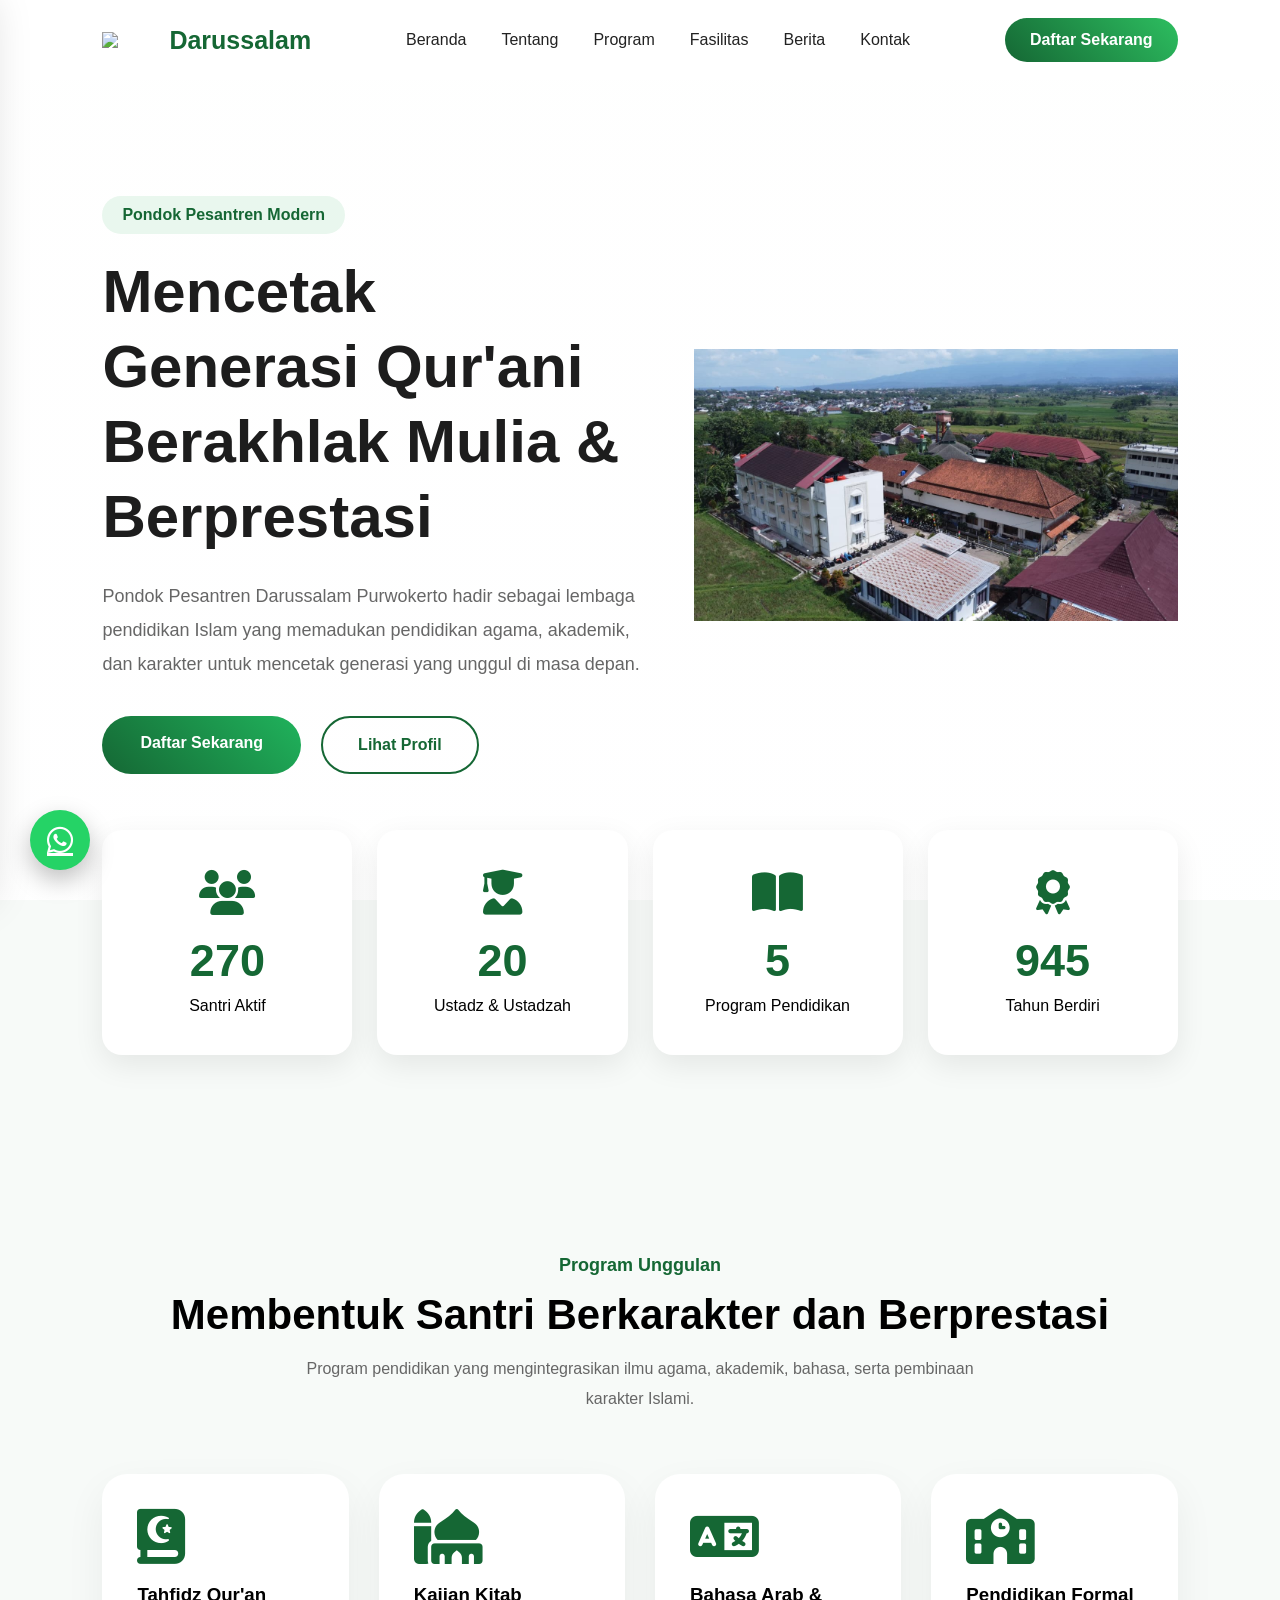
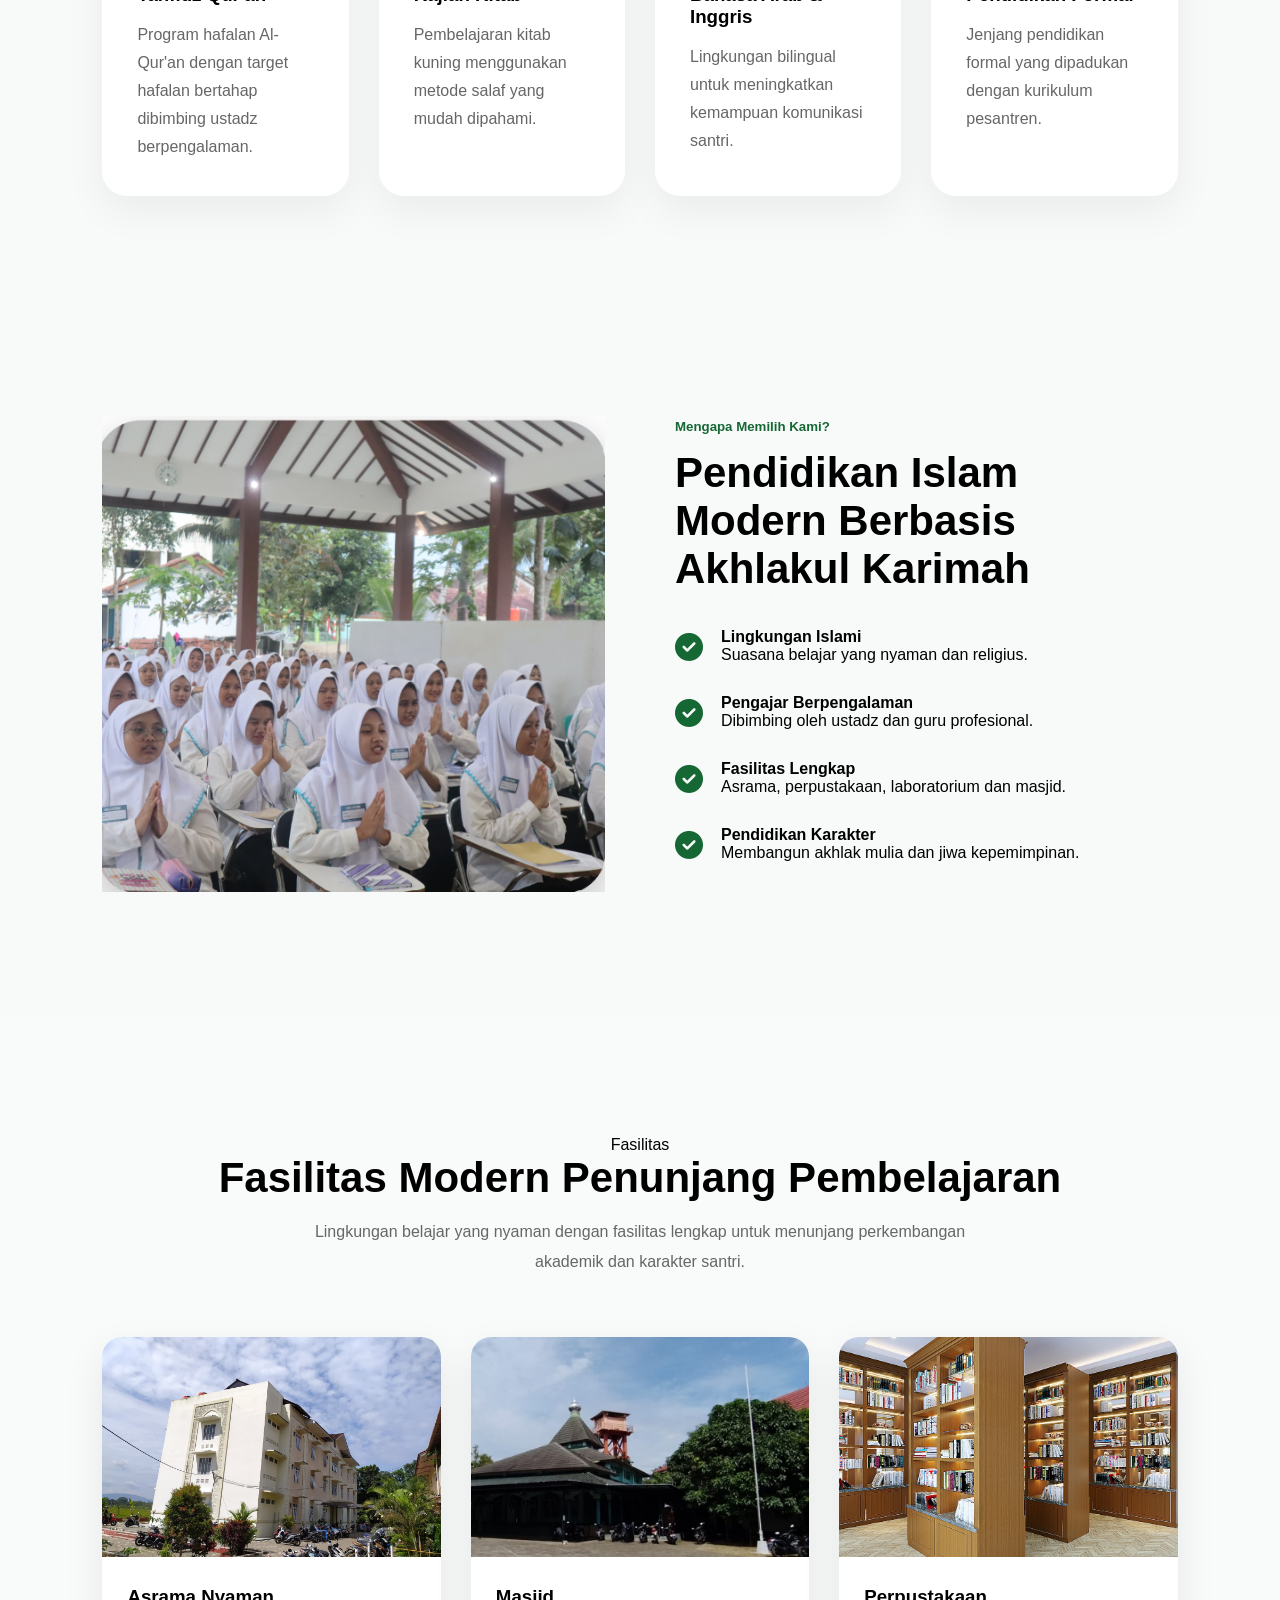
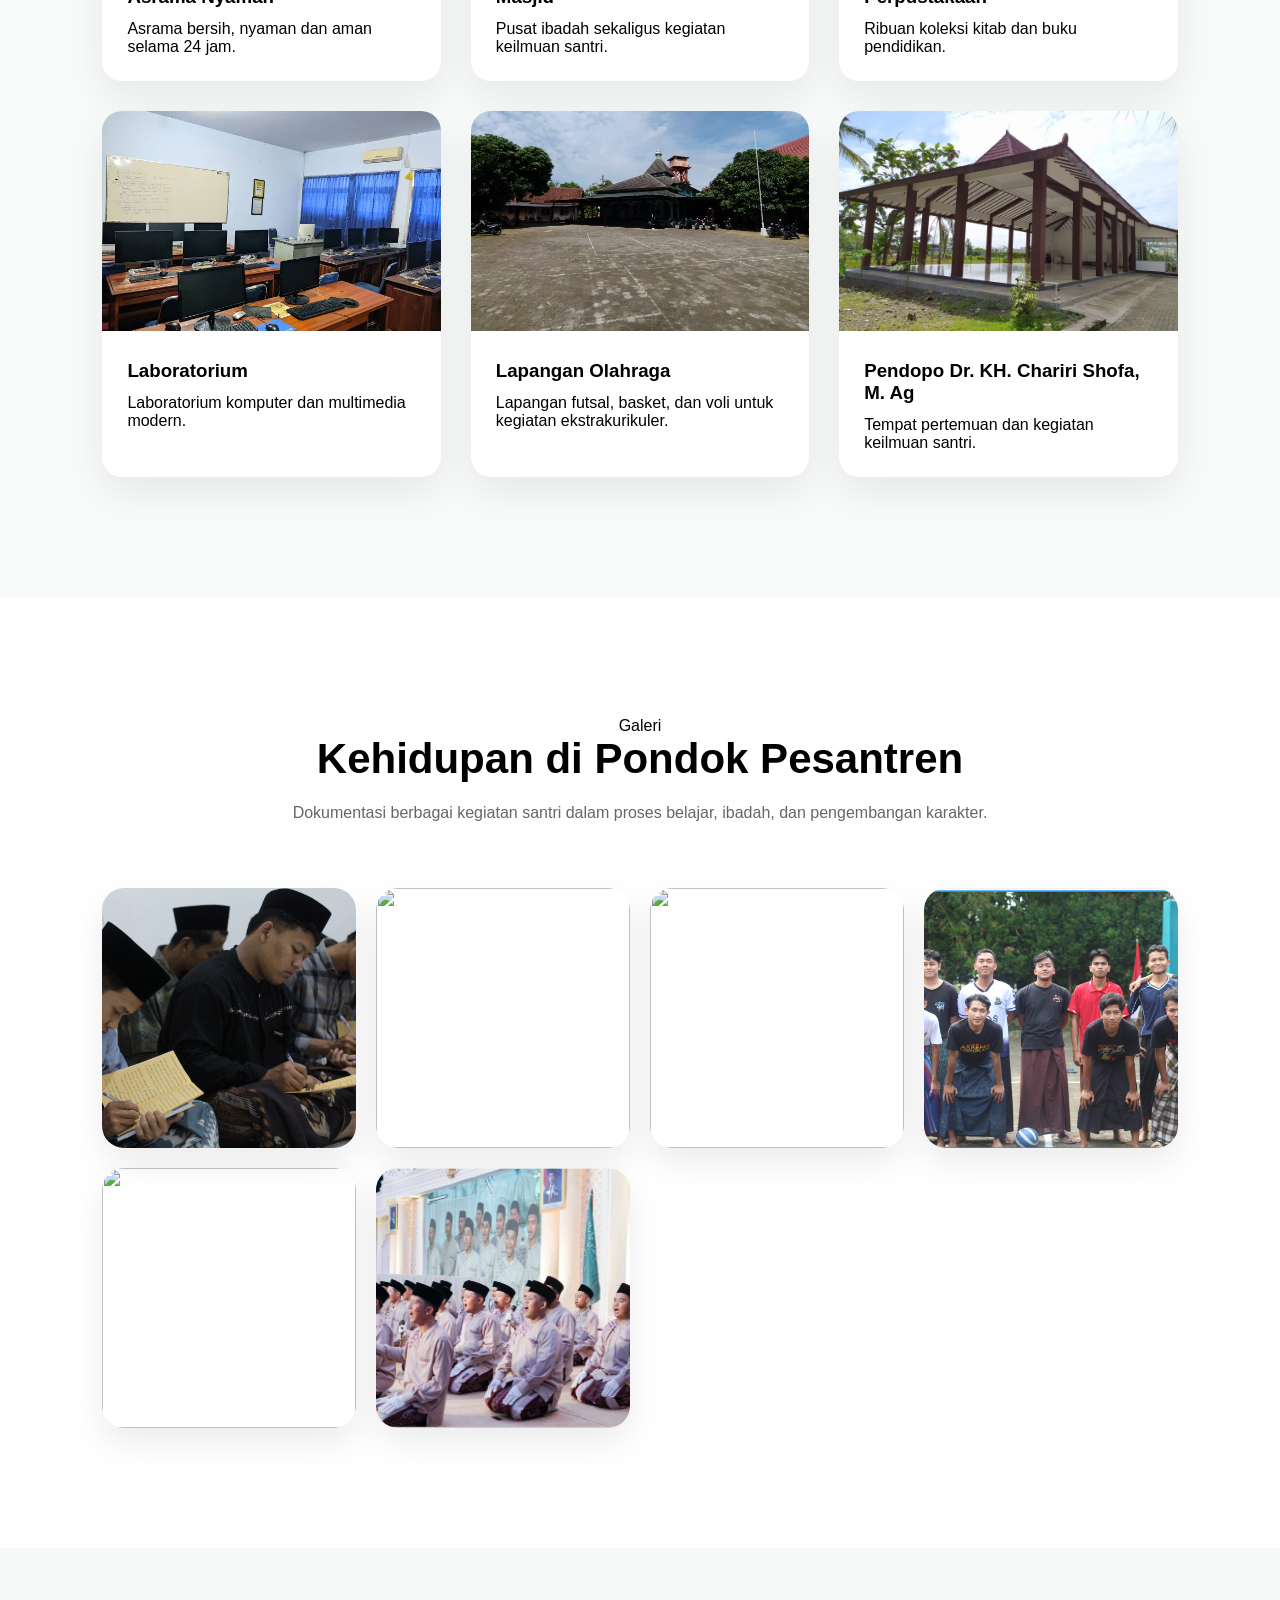
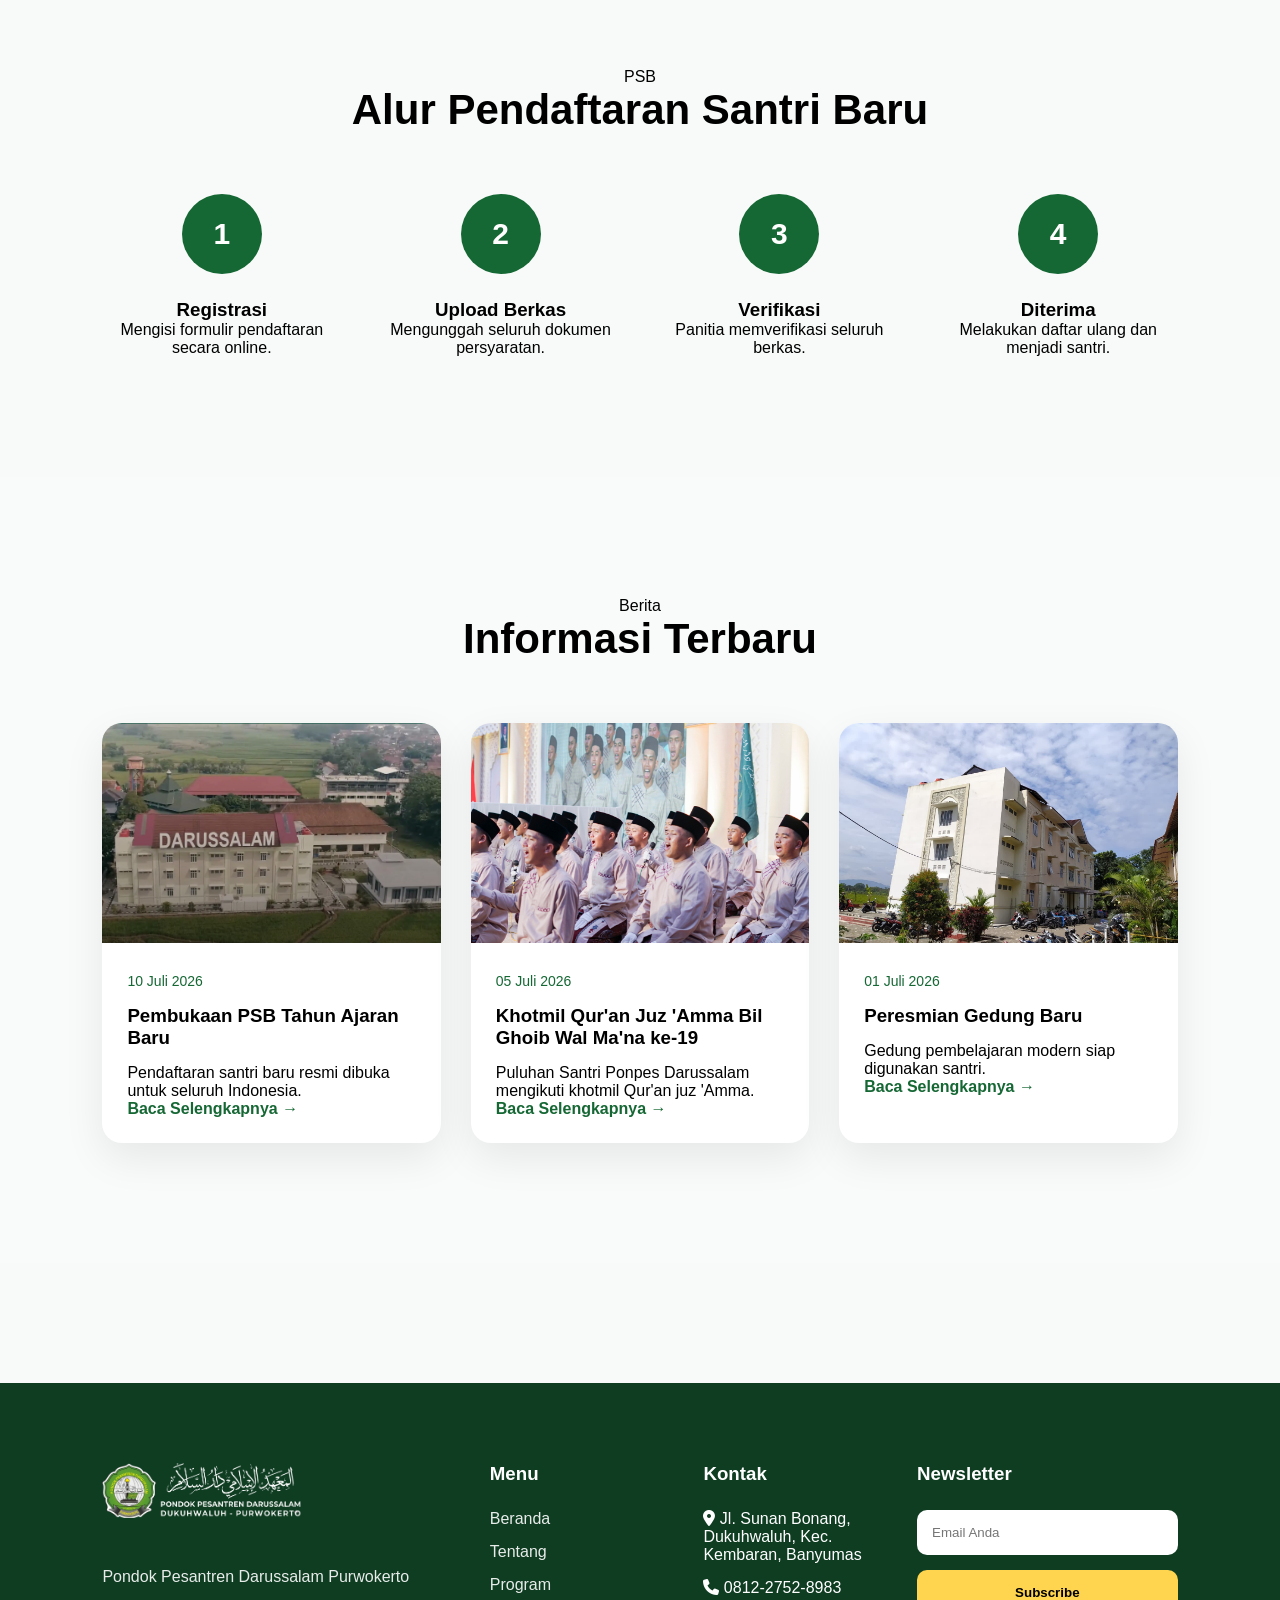
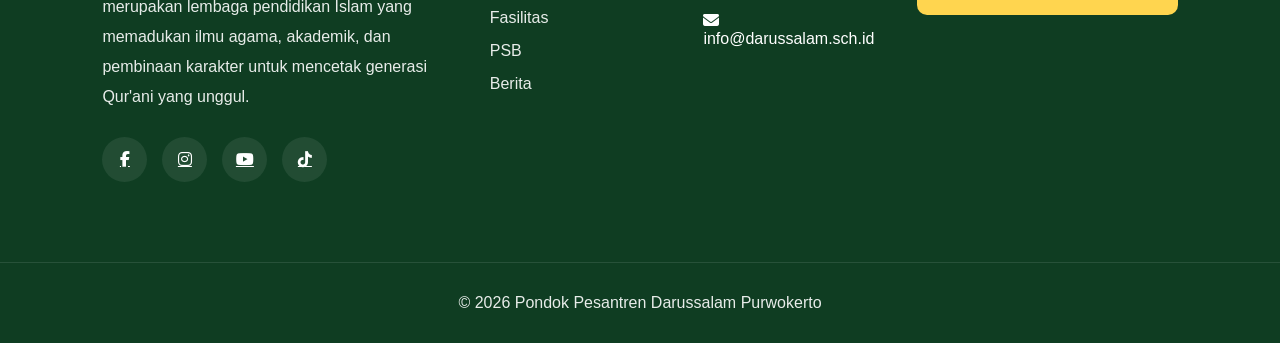
==== commit ad433411: "Update index.html" ====
--- a/index.html
+++ b/index.html
@@ -476,7 +476,7 @@
         </div>
 
         <div class="news-card reveal">
-          <img src="images/wisuda.png" />
+          <img src="wisuda.png" />
 
           <div class="news-content">
             <span>05 Juli 2026</span>
